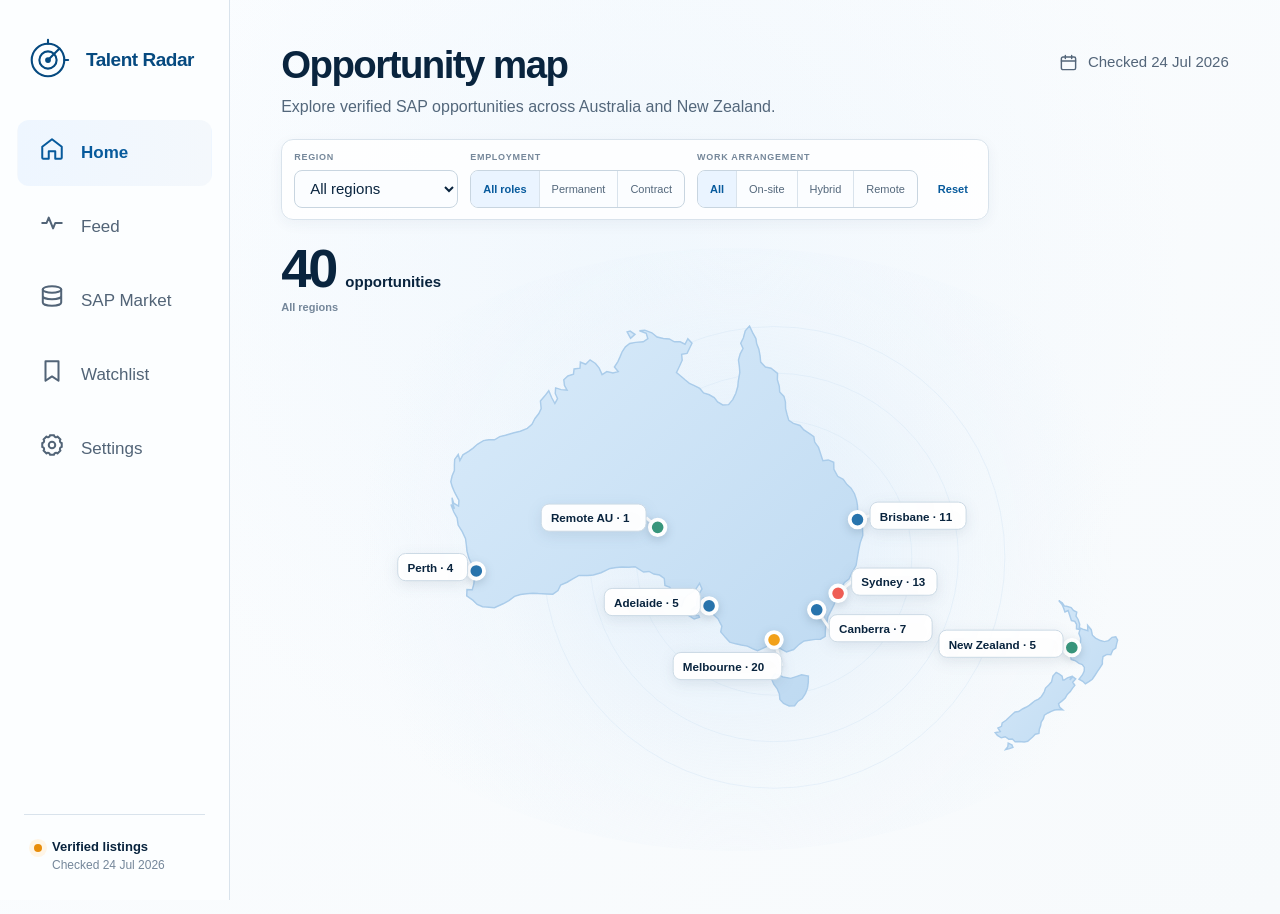
==== dashboard.html @ 5e7943dd "Add mobile PWA and AI application entry flow" ====
<!doctype html>
<html lang="en">
  <head>
    <meta charset="utf-8" />
    <meta name="viewport" content="width=device-width, initial-scale=1" />
    <meta
      name="description"
      content="Talent Radar — a light, focused view of SAP talent opportunities across Australia and New Zealand."
    />
    <meta name="theme-color" content="#f7fafc" />
    <meta name="mobile-web-app-capable" content="yes" />
    <meta name="apple-mobile-web-app-capable" content="yes" />
    <meta name="apple-mobile-web-app-status-bar-style" content="default" />
    <meta name="apple-mobile-web-app-title" content="Talent Radar" />
    <title>Talent Radar</title>
    <link rel="manifest" href="manifest.webmanifest" />
    <link rel="icon" href="public/talent-radar-icon.svg" type="image/svg+xml" />
    <link rel="apple-touch-icon" href="public/talent-radar-icon-180.png" />
    <link rel="stylesheet" href="styles/dashboard.css?v=20260724n" />
  </head>
  <body>
    <header class="mobile-topbar" aria-label="Talent Radar mobile header">
      <a class="mobile-brand" href="#overview" aria-label="Talent Radar home">
        <span class="brand-mark" aria-hidden="true">
          <svg viewBox="0 0 48 48">
            <circle cx="24" cy="24" r="17"></circle>
            <circle cx="24" cy="24" r="9"></circle>
            <path d="M24 24 36 12M24 7V3M41 24h4"></path>
            <circle class="brand-dot" cx="24" cy="24" r="3"></circle>
          </svg>
        </span>
        <span>Talent Radar</span>
      </a>
      <a class="mobile-profile" href="#settings" aria-label="Open Mahendra profile">M</a>
    </header>

    <div class="app-shell">
      <aside class="sidebar" id="sidebar" aria-label="Primary navigation">
        <a class="brand" href="#overview" aria-label="Talent Radar home">
          <span class="brand-mark" aria-hidden="true">
            <svg viewBox="0 0 48 48">
              <circle cx="24" cy="24" r="17"></circle>
              <circle cx="24" cy="24" r="9"></circle>
              <path d="M24 24 36 12M24 7V3M41 24h4"></path>
              <circle class="brand-dot" cx="24" cy="24" r="3"></circle>
            </svg>
          </span>
          <span>Talent Radar</span>
        </a>

        <nav class="nav-list">
          <a class="nav-item" href="#overview" data-route-link="overview">
            <span data-icon="home"></span><span>Home</span>
          </a>
          <a class="nav-item" href="#opportunities" data-route-link="opportunities">
            <span data-icon="pulse"></span><span>Feed</span>
          </a>
          <a class="nav-item" href="#sap-landscape" data-route-link="sap-landscape">
            <span data-icon="database"></span><span>SAP Market</span>
          </a>
          <a class="nav-item" href="#watchlist" data-route-link="watchlist">
            <span data-icon="bookmark"></span><span>Watchlist</span>
            <span class="nav-count" id="watchlist-count" aria-label="Saved jobs">0</span>
          </a>
          <a class="nav-item" href="#settings" data-route-link="settings">
            <span data-icon="settings"></span><span>Settings</span>
          </a>
        </nav>

        <div class="sidebar-note">
          <span class="sidebar-note-dot" aria-hidden="true"></span>
          <div>
            <strong>Verified listings</strong>
            <span>Checked 24 Jul 2026</span>
          </div>
        </div>
      </aside>

      <button class="mobile-menu" id="mobile-menu" type="button" aria-label="Open navigation" aria-expanded="false">
        <span></span><span></span><span></span>
      </button>
      <button class="sidebar-scrim" id="sidebar-scrim" type="button" aria-label="Close navigation"></button>

      <main class="main-content" id="main-content" tabindex="-1">
        <div class="route-loading" aria-live="polite">Loading Talent Radar…</div>
      </main>
    </div>

    <nav class="mobile-bottom-nav" aria-label="Mobile navigation">
      <a href="#overview" data-route-link="overview"><span data-icon="home"></span><span>Home</span></a>
      <a href="#opportunities" data-route-link="opportunities"><span data-icon="pulse"></span><span>Feed</span></a>
      <a href="#sap-landscape" data-route-link="sap-landscape"><span data-icon="database"></span><span>SAP</span></a>
      <a href="#watchlist" data-route-link="watchlist"><span data-icon="bookmark"></span><span>Saved</span></a>
      <a href="#settings" data-route-link="settings"><span data-icon="user"></span><span>Profile</span></a>
    </nav>

    <div class="toast-region" aria-live="polite" aria-atomic="false"></div>

    <dialog class="ai-apply-dialog" id="ai-apply-dialog" aria-labelledby="ai-apply-title">
      <form method="dialog" class="ai-apply-sheet">
        <div class="ai-apply-handle" aria-hidden="true"></div>
        <div class="ai-apply-heading">
          <span class="ai-apply-icon" data-icon="radar"></span>
          <div>
            <p>Application assistant</p>
            <h2 id="ai-apply-title">Apply with AI</h2>
          </div>
          <button class="ai-dialog-close" type="submit" aria-label="Close application assistant">
            <span data-icon="x"></span>
          </button>
        </div>
        <div class="ai-apply-job" id="ai-apply-job"></div>
        <ol class="ai-apply-steps">
          <li><span>1</span><div><strong>Confirm the role is live</strong><small>Recheck the verified application page.</small></div></li>
          <li><span>2</span><div><strong>Prepare the application</strong><small>Use Mahendra’s approved résumé and generate the cover letter.</small></div></li>
          <li><span>3</span><div><strong>Submit where permitted</strong><small>Pause only for CAPTCHA or MFA.</small></div></li>
        </ol>
        <p class="ai-apply-readiness">
          The mobile entry point is ready. Automatic submission will activate when Mahendra’s secure profile vault and agent backend are connected.
        </p>
        <div class="ai-apply-actions">
          <a class="primary-action" id="ai-apply-source" href="#" target="_blank" rel="noopener noreferrer">
            Continue to application <span data-icon="external"></span>
          </a>
          <button class="secondary-action" type="submit">Close</button>
        </div>
      </form>
    </dialog>

    <script src="scripts/shared.js?v=20260724n"></script>
    <script src="scripts/live-jobs.js?v=20260724n"></script>
    <script src="scripts/data.js?v=20260724n"></script>
    <script src="scripts/pwa.js?v=20260724n"></script>
    <script src="scripts/dashboard.js?v=20260724n"></script>
  </body>
</html>
---- styles/dashboard.css ----
:root {
  --ink: #09243e;
  --ink-soft: #53677b;
  --muted: #75879a;
  --line: #d9e3ec;
  --line-strong: #c8d5e0;
  --canvas: #f7fafc;
  --surface: #ffffff;
  --surface-blue: #f3f8fd;
  --blue: #075a9c;
  --blue-deep: #064a80;
  --blue-pale: #eaf4ff;
  --teal: #21856e;
  --teal-pale: #e7f5f0;
  --orange: #e88d0b;
  --orange-pale: #fff5e6;
  --coral: #ed5c55;
  --coral-pale: #fff0ee;
  --shadow-sm: 0 8px 22px rgba(29, 59, 86, 0.06);
  --shadow-md: 0 18px 44px rgba(29, 59, 86, 0.1);
  --sidebar: 268px;
  --radius-sm: 10px;
  --radius: 15px;
  --radius-lg: 22px;
}

* {
  box-sizing: border-box;
}

html {
  min-width: 320px;
  background: var(--canvas);
  color: var(--ink);
  font-family:
    Inter, Aptos, "Segoe UI", Arial, sans-serif;
  scroll-behavior: smooth;
}

body {
  margin: 0;
  min-height: 100vh;
  background:
    radial-gradient(circle at 50% 30%, rgba(222, 238, 252, 0.32), transparent 34rem),
    linear-gradient(135deg, #fbfdff 0%, #f7fafc 100%);
  font-size: 15px;
  line-height: 1.5;
}

button,
input,
select {
  font: inherit;
}

button,
a {
  -webkit-tap-highlight-color: transparent;
}

a {
  color: inherit;
}

button {
  color: inherit;
}

.sr-only {
  position: absolute;
  width: 1px;
  height: 1px;
  padding: 0;
  margin: -1px;
  overflow: hidden;
  clip: rect(0, 0, 0, 0);
  white-space: nowrap;
  border: 0;
}

.icon {
  width: 1.25rem;
  height: 1.25rem;
  fill: none;
  stroke: currentColor;
  stroke-width: 1.8;
  stroke-linecap: round;
  stroke-linejoin: round;
}

.app-shell {
  min-height: 100vh;
}

.sidebar {
  position: fixed;
  inset: 0 auto 0 0;
  z-index: 30;
  display: flex;
  width: var(--sidebar);
  flex-direction: column;
  border-right: 1px solid var(--line);
  background: rgba(252, 254, 255, 0.94);
  backdrop-filter: blur(18px);
}

.brand {
  display: flex;
  align-items: center;
  gap: 14px;
  height: 120px;
  padding: 0 38px;
  color: var(--blue-deep);
  font-size: 22px;
  font-weight: 720;
  letter-spacing: -0.025em;
  text-decoration: none;
}

.brand-mark {
  display: grid;
  width: 48px;
  height: 48px;
  flex: 0 0 auto;
  place-items: center;
}

.brand-mark svg {
  width: 46px;
  height: 46px;
  fill: none;
  stroke: currentColor;
  stroke-width: 2.2;
  stroke-linecap: round;
  stroke-linejoin: round;
}

.brand-mark .brand-dot {
  fill: currentColor;
  stroke: none;
}

.nav-list {
  display: grid;
  gap: 8px;
  padding: 0 17px;
}

.nav-item {
  position: relative;
  display: flex;
  min-height: 66px;
  align-items: center;
  gap: 22px;
  border: 1px solid transparent;
  border-radius: 12px;
  padding: 0 28px;
  color: #526477;
  font-size: 17px;
  text-decoration: none;
  transition:
    background-color 150ms ease,
    color 150ms ease,
    transform 150ms ease;
}

.nav-item .icon {
  width: 26px;
  height: 26px;
  stroke-width: 1.85;
}

.nav-item:hover {
  color: var(--blue);
  transform: translateX(2px);
}

.nav-item.active {
  background: linear-gradient(90deg, #eef6ff 0%, #f4f8fc 100%);
  color: var(--blue);
  font-weight: 650;
}

.nav-count {
  display: grid;
  min-width: 24px;
  height: 24px;
  margin-left: auto;
  place-items: center;
  border-radius: 999px;
  background: var(--blue-pale);
  color: var(--blue);
  font-size: 12px;
  font-weight: 750;
}

.nav-count:empty,
.nav-count[data-count="0"] {
  display: none;
}

.sidebar-note {
  display: flex;
  align-items: flex-start;
  gap: 10px;
  margin: auto 24px 26px;
  border-top: 1px solid var(--line);
  padding: 22px 10px 0;
}

.sidebar-note-dot {
  width: 8px;
  height: 8px;
  margin-top: 7px;
  border-radius: 50%;
  background: var(--orange);
  box-shadow: 0 0 0 5px var(--orange-pale);
}

.sidebar-note div {
  display: grid;
}

.sidebar-note strong {
  color: var(--ink);
  font-size: 13px;
}

.sidebar-note span {
  color: var(--muted);
  font-size: 12px;
}

.main-content {
  min-height: 100vh;
  margin-left: var(--sidebar);
  outline: none;
}

body.feed-route {
  --sidebar: 96px;
}

body.feed-route .brand {
  height: 96px;
  justify-content: center;
  padding: 0;
}

body.feed-route .brand > span:last-child,
body.feed-route .sidebar-note div {
  display: none;
}

body.feed-route .brand-mark,
body.feed-route .brand-mark svg {
  width: 42px;
  height: 42px;
}

body.feed-route .nav-list {
  gap: 7px;
  padding: 0 10px;
}

body.feed-route .nav-item {
  min-height: 66px;
  flex-direction: column;
  justify-content: center;
  gap: 5px;
  padding: 7px 3px;
  font-size: 10px;
  line-height: 1.1;
  text-align: center;
}

body.feed-route .nav-item .icon {
  width: 22px;
  height: 22px;
}

body.feed-route .nav-item:hover {
  transform: translateY(-1px);
}

body.feed-route .nav-count {
  position: absolute;
  top: 7px;
  right: 7px;
  min-width: 18px;
  height: 18px;
  font-size: 9px;
}

body.feed-route .sidebar-note {
  justify-content: center;
  margin: auto 12px 22px;
  padding: 20px 0 0;
}

.page {
  min-height: 100vh;
  padding: 44px clamp(34px, 4vw, 76px) 58px;
  animation: page-in 250ms ease both;
}

@keyframes page-in {
  from {
    opacity: 0;
    transform: translateY(4px);
  }
  to {
    opacity: 1;
    transform: translateY(0);
  }
}

.route-loading {
  display: grid;
  min-height: 70vh;
  place-items: center;
  color: var(--muted);
}

.page-header {
  display: flex;
  align-items: flex-start;
  justify-content: space-between;
  gap: 28px;
  margin-bottom: 30px;
}

.page-eyebrow {
  margin: 0 0 7px;
  color: var(--blue);
  font-size: 12px;
  font-weight: 750;
  letter-spacing: 0.1em;
  text-transform: uppercase;
}

.page-title {
  margin: 0;
  color: var(--ink);
  font-size: clamp(31px, 3vw, 42px);
  font-weight: 735;
  letter-spacing: -0.04em;
  line-height: 1.08;
}

.page-subtitle {
  max-width: 720px;
  margin: 10px 0 0;
  color: var(--ink-soft);
  font-size: 16px;
}

.snapshot {
  display: inline-flex;
  flex: 0 0 auto;
  align-items: center;
  gap: 10px;
  margin-top: 7px;
  color: #536579;
  white-space: nowrap;
}

.snapshot .icon {
  width: 19px;
  height: 19px;
}

.archive-note {
  display: flex;
  align-items: flex-start;
  gap: 10px;
  border: 1px solid #efdcae;
  border-radius: var(--radius-sm);
  background: #fffbf1;
  padding: 12px 15px;
  color: #715721;
  font-size: 13px;
}

.archive-note .icon {
  width: 17px;
  height: 17px;
  flex: 0 0 auto;
  margin-top: 1px;
}

.archive-note strong {
  color: #59430f;
}

.section-label {
  margin: 0;
  color: var(--ink);
  font-size: 18px;
  font-weight: 700;
  letter-spacing: -0.02em;
}

.section-kicker {
  margin: 4px 0 0;
  color: var(--muted);
  font-size: 13px;
}

.text-link,
.button-link {
  display: inline-flex;
  align-items: center;
  gap: 9px;
  border: 0;
  background: transparent;
  color: var(--blue);
  cursor: pointer;
  font-weight: 680;
  text-decoration: none;
}

.text-link:hover,
.button-link:hover {
  color: var(--blue-deep);
}

.text-link .icon,
.button-link .icon {
  width: 17px;
  height: 17px;
  transition: transform 150ms ease;
}

.text-link:hover .icon,
.button-link:hover .icon {
  transform: translateX(3px);
}

/* Home */
.home-page {
  display: flex;
  flex-direction: column;
}

.home-page .page-header {
  margin-bottom: 20px;
}

.region-tabs {
  display: grid;
  width: min(414px, 100%);
  grid-template-columns: repeat(4, 1fr);
  overflow: hidden;
  border: 1px solid var(--line-strong);
  border-radius: 9px;
  background: rgba(255, 255, 255, 0.72);
  box-shadow: 0 2px 7px rgba(42, 67, 91, 0.07);
}

.region-tab {
  position: relative;
  min-height: 38px;
  border: 0;
  border-right: 1px solid var(--line);
  background: transparent;
  color: var(--ink-soft);
  cursor: pointer;
  font-size: 13px;
}

.region-tab:last-child {
  border-right: 0;
}

.region-tab.active {
  color: var(--blue);
  font-weight: 680;
}

.region-tab.active::after {
  position: absolute;
  right: 12px;
  bottom: 0;
  left: 12px;
  height: 2px;
  border-radius: 2px;
  background: var(--blue);
  content: "";
}

.map-filter-bar {
  display: flex;
  align-items: end;
  gap: 12px;
  width: fit-content;
  max-width: 100%;
  border: 1px solid var(--line);
  border-radius: 12px;
  background: rgba(255, 255, 255, 0.82);
  padding: 11px 12px;
  box-shadow: 0 4px 14px rgba(42, 67, 91, 0.05);
}

.map-region-select,
.map-filter-group {
  display: grid;
  gap: 5px;
}

.map-region-select > span,
.map-filter-group > span {
  color: var(--muted);
  font-size: 9px;
  font-weight: 760;
  letter-spacing: 0.08em;
  text-transform: uppercase;
}

.map-region-select select {
  min-width: 164px;
  height: 38px;
  border: 1px solid var(--line-strong);
  border-radius: 8px;
  background: #fbfdff;
  padding: 0 34px 0 11px;
  color: var(--ink);
  cursor: pointer;
  outline: none;
}

.map-region-select select:focus {
  border-color: #84b9e6;
  box-shadow: 0 0 0 3px rgba(66, 143, 204, 0.11);
}

.map-filter-group > div {
  display: flex;
  overflow: hidden;
  border: 1px solid var(--line-strong);
  border-radius: 8px;
  background: #fbfdff;
}

.map-filter-group button {
  min-height: 36px;
  border: 0;
  border-right: 1px solid var(--line);
  background: transparent;
  padding: 0 12px;
  color: var(--ink-soft);
  cursor: pointer;
  font-size: 11px;
  white-space: nowrap;
}

.map-filter-group button:last-child {
  border-right: 0;
}

.map-filter-group button.active {
  background: var(--blue-pale);
  color: var(--blue);
  font-weight: 700;
}

.map-filter-group.work-mode button[data-home-mode="remote"].active {
  background: var(--teal-pale);
  color: #176d59;
}

.map-filter-reset {
  height: 38px;
  border: 0;
  background: transparent;
  padding: 0 8px;
  color: var(--blue);
  cursor: pointer;
  font-size: 11px;
  font-weight: 680;
}

.explorer-grid {
  display: grid;
  flex: 1;
  grid-template-columns: 1fr;
  gap: 0;
  min-height: 620px;
  margin-top: 16px;
}

.map-panel {
  position: relative;
  min-height: 620px;
  overflow: hidden;
}

.opportunity-count {
  position: absolute;
  z-index: 3;
  top: 5px;
  left: 0;
  display: grid;
  gap: 4px;
  border: 0;
  background: transparent;
  padding: 0;
  text-align: left;
  cursor: pointer;
}

.opportunity-count:hover strong,
.opportunity-count:focus-visible strong {
  color: var(--blue);
}

.opportunity-count > div {
  display: flex;
  align-items: baseline;
  gap: 10px;
}

.opportunity-count strong {
  font-size: 54px;
  font-weight: 720;
  letter-spacing: -0.055em;
  line-height: 1;
}

.opportunity-count span {
  color: var(--ink);
  font-size: 15px;
  font-weight: 650;
}

.opportunity-count small {
  color: var(--muted);
  font-size: 11px;
  font-weight: 620;
}

.map-glow {
  position: absolute;
  inset: 12px 5% 5px 1%;
  border-radius: 50%;
  background:
    radial-gradient(circle at 50% 50%, rgba(212, 231, 248, 0.54), rgba(231, 242, 252, 0.24) 45%, transparent 70%);
}

.region-map {
  position: absolute;
  inset: 36px 0 5px 8%;
  width: 87%;
  height: 88%;
  overflow: visible;
}

.mobile-map-labels {
  display: none;
}

.map-land {
  fill: url("#map-gradient");
  stroke: #aaccea;
  stroke-width: 1.5;
  transition:
    fill 180ms ease,
    opacity 180ms ease;
}

.region-map.dim .map-land,
.region-map.region-selected .map-land {
  opacity: 0.8;
}

.map-ring {
  fill: none;
  stroke: #d8e8f5;
  stroke-width: 1;
  opacity: 0.52;
}

.map-marker {
  cursor: pointer;
  opacity: 1;
  transition: opacity 180ms ease;
}

.map-marker.muted {
  opacity: 0.18;
}

.map-marker.muted:hover,
.map-marker.muted:focus {
  opacity: 0.72;
}

.map-marker circle {
  stroke: #fff;
  stroke-width: 4;
  filter: drop-shadow(0 3px 5px rgba(28, 60, 84, 0.2));
  transition: r 150ms ease;
}

.map-marker:hover circle,
.map-marker.active circle {
  r: 10;
}

.map-marker.active circle {
  stroke-width: 6;
  filter: drop-shadow(0 0 9px rgba(7, 90, 156, 0.35));
}

.map-marker.active .map-marker-label rect {
  fill: #f4f9fe;
  stroke: #75adde;
  stroke-width: 1.5;
}

.map-marker line {
  stroke: #fff;
  stroke-width: 3;
  filter: drop-shadow(0 2px 3px rgba(28, 60, 84, 0.18));
}

.map-marker-label rect {
  fill: rgba(255, 255, 255, 0.95);
  stroke: #cbd9e5;
  stroke-width: 1;
  filter: drop-shadow(0 4px 7px rgba(28, 60, 84, 0.1));
}

.map-marker-label text {
  fill: var(--ink);
  font-family: inherit;
  font-size: 12px;
  font-weight: 600;
}

.spotlight-panel {
  padding-top: 2px;
}

.spotlight-list {
  display: grid;
  gap: 14px;
  margin-top: 21px;
}

.spotlight-item {
  overflow: hidden;
  border: 1px solid var(--line);
  border-radius: var(--radius);
  background: rgba(255, 255, 255, 0.72);
  transition:
    border-color 150ms ease,
    box-shadow 150ms ease;
}

.spotlight-item.active {
  border-color: #c9d9e6;
  background: var(--surface);
  box-shadow: var(--shadow-sm);
}

.spotlight-trigger {
  display: grid;
  width: 100%;
  grid-template-columns: 42px 1fr 20px;
  align-items: center;
  gap: 11px;
  border: 0;
  background: transparent;
  padding: 13px 17px;
  text-align: left;
  cursor: pointer;
}

.spotlight-icon,
.signal-icon,
.stream-icon {
  display: grid;
  width: 38px;
  height: 38px;
  flex: 0 0 auto;
  place-items: center;
  border-radius: 50%;
}

.spotlight-icon .icon,
.signal-icon .icon,
.stream-icon .icon {
  width: 20px;
  height: 20px;
}

.tone-coral {
  background: linear-gradient(145deg, #fa7770, #ec4c45);
  color: white;
}

.tone-orange {
  background: linear-gradient(145deg, #ffb52d, #ed8c05);
  color: white;
}

.tone-teal {
  background: linear-gradient(145deg, #63b69e, #258b70);
  color: white;
}

.tone-blue {
  background: var(--blue-pale);
  color: var(--blue);
}

.spotlight-trigger strong {
  display: block;
  color: var(--ink);
  font-size: 15px;
}

.spotlight-trigger small {
  display: block;
  margin-top: 2px;
  color: var(--ink-soft);
  font-size: 12px;
}

.spotlight-trigger > .icon {
  width: 17px;
  height: 17px;
  transition: transform 180ms ease;
}

.spotlight-item.active .spotlight-trigger > .icon {
  transform: rotate(180deg);
}

.spotlight-detail {
  display: none;
  border-top: 1px solid var(--line);
  padding: 17px 31px 21px;
}

.spotlight-item.active .spotlight-detail {
  display: block;
}

.spotlight-detail h3 {
  margin: 0 0 9px;
  font-size: 16px;
  line-height: 1.3;
}

.rate-chip {
  display: inline-flex;
  border: 1px solid #cfe0f4;
  border-radius: 7px;
  background: var(--blue-pale);
  padding: 5px 9px;
  color: var(--blue);
  font-size: 13px;
  font-weight: 650;
}

.spotlight-detail p {
  margin: 13px 0 0;
  color: var(--ink-soft);
  font-size: 13px;
  line-height: 1.6;
}

.home-footer {
  display: grid;
  grid-template-columns: 254px 254px minmax(0, 1fr) auto;
  align-items: center;
  gap: 24px 0;
  border-top: 1px solid var(--line);
  padding-top: 25px;
}

.metric-mini {
  display: grid;
  min-height: 72px;
  grid-template-columns: 52px minmax(0, 1fr);
  align-items: center;
  column-gap: 16px;
  padding: 0 24px;
}

.metric-mini:first-child {
  padding-left: 0;
}

.metric-mini + .metric-mini {
  border-left: 1px solid var(--line);
}

.metric-mini > div {
  display: grid;
  min-width: 0;
  align-content: center;
}

.signal-icon {
  width: 52px;
  height: 52px;
  background: var(--teal-pale);
  color: var(--teal);
}

.metric-mini:nth-child(2) .signal-icon {
  background: var(--blue-pale);
  color: var(--blue);
}

.signal-icon .icon {
  width: 25px;
  height: 25px;
}

.metric-mini strong {
  display: block;
  font-size: 29px;
  line-height: 1;
}

.metric-mini > div > span {
  display: block;
  margin-top: 4px;
  font-size: 13px;
  font-weight: 650;
}

.metric-mini small {
  display: block;
  margin-top: 3px;
  color: var(--muted);
  font-size: 11px;
}

.category-chips {
  display: flex;
  flex-wrap: wrap;
  gap: 12px;
  border-left: 1px solid var(--line);
  padding-left: 24px;
}

.category-chip {
  display: inline-flex;
  align-items: center;
  gap: 8px;
  min-height: 48px;
  border: 1px solid;
  border-radius: 9px;
  background: var(--surface);
  padding: 0 16px;
  font-size: 13px;
  font-weight: 650;
}

.category-chip .icon {
  width: 21px;
  height: 21px;
}

.category-chip.technical {
  border-color: #9cc6eb;
  color: var(--blue);
}

.category-chip.functional {
  border-color: #9fd1c3;
  color: var(--teal);
}

.category-chip.leadership {
  border-color: #f2bf76;
  color: #9b5a00;
}

.home-feed-link {
  justify-self: end;
  font-size: 15px;
}

.employment-drilldowns {
  display: grid;
  grid-template-columns: minmax(220px, 0.62fr) minmax(520px, 1.38fr);
  gap: 24px;
  align-items: center;
  margin-top: 20px;
  border: 1px solid var(--line);
  border-radius: var(--radius-lg);
  background: linear-gradient(120deg, rgba(241, 247, 252, 0.94), rgba(255, 255, 255, 0.9));
  padding: 22px;
  box-shadow: 0 10px 28px rgba(32, 65, 91, 0.04);
}

.employment-drilldown-copy,
.employment-option-grid {
  min-width: 0;
}

.employment-drilldown-copy h2 {
  margin: 0;
  font-size: 18px;
}

.employment-drilldown-copy > p:not(.panel-kicker) {
  margin: 7px 0 0;
  color: var(--muted);
  font-size: 11px;
  line-height: 1.5;
}

.employment-option-grid {
  display: grid;
  grid-template-columns: repeat(2, minmax(0, 1fr));
  gap: 12px;
}

.employment-option {
  display: grid;
  min-width: 0;
  grid-template-columns: 42px minmax(0, 1fr) 20px;
  gap: 12px;
  align-items: center;
  border: 1px solid var(--line-strong);
  border-radius: 12px;
  background: rgba(255, 255, 255, 0.88);
  padding: 15px;
  color: var(--ink);
  cursor: pointer;
  text-align: left;
  transition: border-color 150ms ease, box-shadow 150ms ease, transform 150ms ease;
}

.employment-option:hover,
.employment-option:focus-visible {
  border-color: #94bfe5;
  box-shadow: 0 9px 22px rgba(32, 65, 91, 0.09);
  outline: 0;
  transform: translateY(-1px);
}

.employment-option.contract:hover,
.employment-option.contract:focus-visible {
  border-color: #e6b96c;
}

.employment-option-icon {
  display: grid;
  width: 42px;
  height: 42px;
  place-items: center;
  border-radius: 11px;
  background: var(--blue-pale);
  color: var(--blue);
}

.employment-option.contract .employment-option-icon {
  background: var(--orange-pale);
  color: #a65f00;
}

.employment-option-icon .icon {
  width: 19px;
  height: 19px;
}

.employment-option small,
.employment-option strong,
.employment-option em {
  display: block;
}

.employment-option small {
  color: var(--muted);
  font-size: 9px;
  font-weight: 690;
  letter-spacing: 0.04em;
  text-transform: uppercase;
}

.employment-option strong {
  margin-top: 3px;
  font-size: 13px;
}

.employment-option em {
  margin-top: 3px;
  color: var(--blue);
  font-size: 10px;
  font-style: normal;
  font-weight: 650;
}

.employment-option.contract em {
  color: #9b5a00;
}

.employment-option > .icon {
  width: 17px;
  height: 17px;
  color: var(--blue);
  transition: transform 150ms ease;
}

.employment-option.contract > .icon {
  color: #a65f00;
}

.employment-option:hover > .icon {
  transform: translateX(3px);
}

/* Feed */
.feed-page {
  padding-right: clamp(28px, 3.5vw, 62px);
  padding-left: clamp(28px, 3.5vw, 62px);
}

.feed-toolbar {
  position: relative;
  z-index: 11;
  margin-bottom: 20px;
  border: 1px solid var(--line);
  border-radius: var(--radius);
  background: rgba(255, 255, 255, 0.9);
  padding: 14px;
  box-shadow: var(--shadow-sm);
  backdrop-filter: blur(16px);
}

.feed-toolbar .feed-control-top {
  grid-template-columns: minmax(300px, 1fr) minmax(150px, 190px) minmax(170px, 220px) auto;
}

.feed-toolbar .filter-select {
  height: 46px;
}

.toolbar-clear {
  padding: 0 8px;
  white-space: nowrap;
}

.feed-layout {
  display: grid;
  grid-template-columns: 250px minmax(0, 1fr);
  align-items: start;
  gap: 24px;
}

.feed-filter-panel {
  position: sticky;
  top: 12px;
  max-height: calc(100vh - 24px);
  overflow: auto;
  border: 1px solid var(--line);
  border-radius: var(--radius);
  background: rgba(255, 255, 255, 0.9);
  box-shadow: var(--shadow-sm);
  scrollbar-color: #c9d8e4 transparent;
  scrollbar-width: thin;
}

.filter-panel-heading {
  position: sticky;
  z-index: 2;
  top: 0;
  display: flex;
  align-items: center;
  justify-content: space-between;
  gap: 12px;
  border-bottom: 1px solid var(--line);
  background: rgba(255, 255, 255, 0.96);
  padding: 17px 16px;
  backdrop-filter: blur(12px);
}

.filter-panel-heading > div {
  display: flex;
  min-width: 0;
  align-items: center;
  gap: 9px;
}

.filter-panel-heading .icon {
  width: 18px;
  height: 18px;
  color: var(--blue);
}

.filter-panel-heading h2 {
  margin: 0;
  font-size: 15px;
  letter-spacing: -0.01em;
}

.filter-panel-heading button {
  border: 0;
  background: transparent;
  color: var(--blue);
  cursor: pointer;
  font-size: 11px;
  font-weight: 680;
}

.filter-rail-group {
  padding: 17px 13px;
}

.filter-rail-group + .filter-rail-group {
  border-top: 1px solid var(--line);
}

.filter-rail-group h3 {
  margin: 0 3px 9px;
  color: var(--muted);
  font-size: 10px;
  font-weight: 760;
  letter-spacing: 0.09em;
  text-transform: uppercase;
}

.filter-rail-options {
  display: grid;
  gap: 4px;
}

.filter-rail-option {
  display: grid;
  min-width: 0;
  min-height: 40px;
  grid-template-columns: 28px minmax(0, 1fr) auto;
  align-items: center;
  gap: 8px;
  border: 1px solid transparent;
  border-radius: 9px;
  background: transparent;
  padding: 5px 8px;
  color: var(--ink-soft);
  cursor: pointer;
  text-align: left;
  transition: background-color 140ms ease, border-color 140ms ease, color 140ms ease;
}

.filter-rail-option:hover {
  border-color: var(--line);
  background: #f8fbfd;
  color: var(--ink);
}

.filter-rail-option.active {
  border-color: #b7d4eb;
  background: var(--blue-pale);
  color: var(--blue);
  font-weight: 680;
}

.filter-rail-option[data-feed-mode="remote"].active {
  border-color: #99cebe;
  background: var(--teal-pale);
  color: #176d59;
}

.filter-rail-option-icon {
  display: grid;
  width: 28px;
  height: 28px;
  place-items: center;
  border-radius: 8px;
  background: #f1f5f8;
  color: #587085;
}

.filter-rail-option.active .filter-rail-option-icon {
  background: rgba(255, 255, 255, 0.78);
  color: currentColor;
}

.filter-rail-option-icon .icon {
  width: 15px;
  height: 15px;
}

.filter-rail-option > span:nth-child(2) {
  overflow: hidden;
  font-size: 12px;
  text-overflow: ellipsis;
  white-space: nowrap;
}

.filter-rail-option strong {
  color: var(--muted);
  font-size: 10px;
  font-weight: 720;
}

.filter-rail-option.active strong {
  color: currentColor;
}

.module-filter-group {
  padding-bottom: 14px;
}

.feed-results-column {
  min-width: 0;
}

.feed-controls {
  position: sticky;
  z-index: 10;
  top: 12px;
  display: grid;
  gap: 13px;
  margin-bottom: 22px;
  border: 1px solid var(--line);
  border-radius: var(--radius);
  background: rgba(255, 255, 255, 0.92);
  padding: 16px;
  box-shadow: var(--shadow-sm);
  backdrop-filter: blur(16px);
}

.feed-control-top {
  display: grid;
  grid-template-columns: minmax(280px, 1fr) auto;
  gap: 12px;
}

.search-field {
  position: relative;
}

.search-field .icon {
  position: absolute;
  top: 50%;
  left: 14px;
  width: 18px;
  height: 18px;
  color: var(--muted);
  transform: translateY(-50%);
}

.search-field input {
  width: 100%;
  height: 46px;
  border: 1px solid var(--line-strong);
  border-radius: 9px;
  background: #fbfdff;
  padding: 0 14px 0 43px;
  color: var(--ink);
  outline: none;
}

.search-field input:focus,
.filter-select:focus {
  border-color: #84b9e6;
  box-shadow: 0 0 0 3px rgba(66, 143, 204, 0.11);
}

.remote-shortcut {
  display: inline-flex;
  align-items: center;
  gap: 9px;
  height: 46px;
  border: 1px solid #92cfbd;
  border-radius: 9px;
  background: var(--teal-pale);
  padding: 0 17px;
  color: #176d59;
  cursor: pointer;
  font-weight: 680;
}

.remote-shortcut:hover,
.remote-shortcut.active {
  border-color: var(--teal);
  background: #dff2eb;
}

.remote-shortcut .icon {
  width: 18px;
  height: 18px;
}

.feed-filter-row {
  display: flex;
  flex-wrap: wrap;
  align-items: center;
  gap: 9px;
}

.filter-select {
  height: 40px;
  border: 1px solid var(--line-strong);
  border-radius: 8px;
  background: #fbfdff;
  padding: 0 34px 0 11px;
  color: var(--ink-soft);
  cursor: pointer;
  outline: none;
}

.workmode-chips,
.segment-control {
  display: flex;
  flex-wrap: wrap;
  gap: 7px;
}

.workmode-chip,
.segment-button {
  min-height: 38px;
  border: 1px solid var(--line-strong);
  border-radius: 8px;
  background: #fbfdff;
  padding: 0 12px;
  color: var(--ink-soft);
  cursor: pointer;
  font-size: 13px;
}

.workmode-chip.active,
.segment-button.active {
  border-color: #94bfe5;
  background: var(--blue-pale);
  color: var(--blue);
  font-weight: 680;
}

.workmode-chip[data-value="remote"].active {
  border-color: #86c8b4;
  background: var(--teal-pale);
  color: #176d59;
}

.feed-summary {
  display: flex;
  align-items: center;
  justify-content: space-between;
  gap: 16px;
  margin: 18px 0 13px;
}

.feed-summary strong {
  font-size: 16px;
}

.feed-summary span {
  color: var(--muted);
  font-size: 13px;
}

.clear-filters {
  border: 0;
  background: transparent;
  color: var(--blue);
  cursor: pointer;
  font-size: 13px;
  font-weight: 650;
}

.job-list {
  display: grid;
  gap: 12px;
}

.job-card {
  position: relative;
  display: grid;
  grid-template-columns: minmax(0, 1fr) 192px;
  gap: 22px;
  overflow: hidden;
  border: 1px solid var(--line);
  border-radius: var(--radius);
  background: rgba(255, 255, 255, 0.86);
  padding: 20px 22px;
  transition:
    border-color 150ms ease,
    box-shadow 150ms ease,
    transform 150ms ease;
}

.job-card:hover {
  border-color: #bdd0df;
  box-shadow: var(--shadow-sm);
  transform: translateY(-1px);
}

.job-card.remote {
  border-color: #98cdbd;
  background: linear-gradient(90deg, #f4fbf8 0%, #fff 22%);
}

.job-card.remote::before {
  position: absolute;
  inset: 0 auto 0 0;
  width: 4px;
  background: var(--teal);
  content: "";
}

.job-meta-row {
  display: flex;
  flex-wrap: wrap;
  align-items: center;
  gap: 8px;
  margin-bottom: 9px;
}

.job-index {
  color: var(--muted);
  font-size: 11px;
  font-weight: 750;
  letter-spacing: 0.08em;
  text-transform: uppercase;
}

.badge {
  display: inline-flex;
  align-items: center;
  gap: 5px;
  min-height: 25px;
  border: 1px solid var(--line);
  border-radius: 999px;
  background: #f8fafc;
  padding: 0 8px;
  color: var(--ink-soft);
  font-size: 11px;
  font-weight: 650;
}

.badge .icon {
  width: 13px;
  height: 13px;
}

.badge.remote {
  border-color: #91cbb9;
  background: var(--teal-pale);
  color: #176d59;
}

.badge.hybrid {
  border-color: #a8c9e5;
  background: var(--blue-pale);
  color: var(--blue);
}

.badge.onsite,
.badge.fifo {
  border-color: #e9c98e;
  background: var(--orange-pale);
  color: #84510a;
}

.badge.employment.permanent {
  border-color: #b8cfe4;
  background: #f0f6fc;
  color: var(--blue);
}

.badge.employment.contract {
  border-color: #e8ca92;
  background: var(--orange-pale);
  color: #84510a;
}

.badge.employment.temporary {
  border-color: #cbbfe5;
  background: #f6f2fb;
  color: #6b4c94;
}

.badge.archive {
  border-color: #eadba9;
  background: #fffbef;
  color: #7a6220;
}

.job-card h2 {
  margin: 0;
  font-size: 18px;
  letter-spacing: -0.02em;
  line-height: 1.28;
}

.job-company {
  margin: 5px 0 0;
  color: var(--ink-soft);
  font-size: 14px;
}

.job-facts {
  display: flex;
  flex-wrap: wrap;
  gap: 7px 18px;
  margin-top: 11px;
  color: var(--muted);
  font-size: 12px;
}

.job-fact {
  display: inline-flex;
  align-items: center;
  gap: 6px;
}

.job-fact .icon {
  width: 14px;
  height: 14px;
}

.job-summary {
  max-width: 790px;
  margin: 12px 0 0;
  color: var(--ink-soft);
  font-size: 13px;
  line-height: 1.55;
}

.job-tags {
  display: flex;
  flex-wrap: wrap;
  gap: 7px;
  margin-top: 13px;
}

.job-tag {
  border-radius: 5px;
  background: #eff5fa;
  padding: 4px 7px;
  color: #466177;
  font-size: 10px;
  font-weight: 650;
}

.job-tag.other {
  background: var(--orange-pale);
  color: #8d5a10;
}

.job-actions {
  display: flex;
  flex-direction: column;
  align-items: stretch;
  justify-content: center;
  gap: 9px;
  border-left: 1px solid var(--line);
  padding-left: 20px;
}

.job-details-toggle {
  display: none;
  width: fit-content;
  margin-top: 14px;
}

.job-rate {
  margin-bottom: 3px;
  color: var(--ink);
  font-size: 14px;
  font-weight: 700;
}

.primary-action,
.secondary-action {
  display: inline-flex;
  min-height: 40px;
  align-items: center;
  justify-content: center;
  gap: 8px;
  border-radius: 8px;
  padding: 0 12px;
  cursor: pointer;
  font-size: 12px;
  font-weight: 680;
  text-decoration: none;
}

button.primary-action,
button.secondary-action {
  font: inherit;
}

.primary-action {
  border: 1px solid var(--blue);
  background: var(--blue);
  color: white;
}

.primary-action:hover {
  background: var(--blue-deep);
}

.secondary-action {
  border: 1px solid var(--line-strong);
  background: white;
  color: var(--ink-soft);
}

.secondary-action:hover,
.secondary-action.saved {
  border-color: #9abfe0;
  background: var(--blue-pale);
  color: var(--blue);
}

.primary-action .icon,
.secondary-action .icon {
  width: 15px;
  height: 15px;
}

.source-caveat {
  margin: 0;
  color: var(--muted);
  font-size: 10px;
  line-height: 1.35;
  text-align: center;
}

.empty-state {
  display: grid;
  min-height: 330px;
  place-items: center;
  border: 1px dashed var(--line-strong);
  border-radius: var(--radius-lg);
  background: rgba(255, 255, 255, 0.55);
  padding: 42px;
  text-align: center;
}

.empty-state .empty-icon {
  display: grid;
  width: 70px;
  height: 70px;
  margin: 0 auto 18px;
  place-items: center;
  border-radius: 50%;
  background: var(--blue-pale);
  color: var(--blue);
}

.empty-state .empty-icon .icon {
  width: 31px;
  height: 31px;
}

.empty-state h2 {
  margin: 0;
  font-size: 21px;
}

.empty-state p {
  max-width: 420px;
  margin: 8px auto 19px;
  color: var(--muted);
}

/* Modules and workstreams */
/* SAP Market */
.sap-market-page {
  padding-right: clamp(28px, 3.2vw, 58px);
  padding-left: clamp(28px, 3.2vw, 58px);
}

.sap-market-page .page-header {
  margin-bottom: 18px;
}

.sap-market-toolbar {
  display: flex;
  align-items: end;
  gap: 12px;
  margin-bottom: 16px;
}

.sap-market-toolbar label {
  display: grid;
  min-width: 190px;
  gap: 5px;
}

.sap-market-toolbar label:first-child {
  min-width: 170px;
}

.sap-market-toolbar label > span {
  color: var(--muted);
  font-size: 9px;
  font-weight: 760;
  letter-spacing: 0.08em;
  text-transform: uppercase;
}

.sap-market-toolbar select {
  height: 38px;
  border: 1px solid var(--line-strong);
  border-radius: 8px;
  background: rgba(255, 255, 255, 0.88);
  padding: 0 34px 0 11px;
  color: var(--ink-soft);
  cursor: pointer;
  outline: none;
}

.sap-market-toolbar select:focus {
  border-color: #84b9e6;
  box-shadow: 0 0 0 3px rgba(66, 143, 204, 0.11);
}

.sap-market-toolbar > button {
  display: inline-flex;
  height: 38px;
  align-items: center;
  gap: 7px;
  border: 0;
  background: transparent;
  padding: 0 8px;
  color: var(--blue);
  cursor: pointer;
  font-size: 12px;
  font-weight: 680;
}

.sap-market-toolbar > button .icon {
  width: 16px;
  height: 16px;
}

.sap-market-metrics {
  display: grid;
  grid-template-columns: repeat(4, minmax(0, 1fr));
  gap: 12px;
  margin-bottom: 16px;
}

.sap-market-metric {
  display: grid;
  min-width: 0;
  min-height: 92px;
  grid-template-columns: 46px minmax(0, 1fr);
  align-items: center;
  gap: 14px;
  border: 1px solid var(--line);
  border-radius: 11px;
  background: rgba(255, 255, 255, 0.86);
  padding: 15px;
  box-shadow: 0 6px 18px rgba(29, 59, 86, 0.035);
}

.sap-market-metric.tone-teal,
.sap-market-metric.tone-orange {
  color: var(--ink);
}

.sap-market-metric > span {
  display: grid;
  width: 46px;
  height: 46px;
  place-items: center;
  border-radius: 50%;
  background: var(--blue-pale);
  color: var(--blue);
}

.sap-market-metric.tone-teal > span {
  background: var(--teal-pale);
  color: var(--teal);
}

.sap-market-metric.tone-orange > span {
  background: var(--orange-pale);
  color: var(--orange);
}

.sap-market-metric.tone-purple > span {
  background: #f2effc;
  color: #7154bf;
}

.sap-market-metric > span .icon {
  width: 22px;
  height: 22px;
}

.sap-market-metric div {
  display: grid;
  min-width: 0;
}

.sap-market-metric strong {
  font-size: 26px;
  line-height: 1;
}

.sap-market-metric b {
  margin-top: 4px;
  font-size: 12px;
}

.sap-market-metric small {
  margin-top: 2px;
  overflow: hidden;
  color: var(--muted);
  font-size: 10px;
  text-overflow: ellipsis;
  white-space: nowrap;
}

.sap-market-primary {
  display: grid;
  grid-template-columns: minmax(0, 1.45fr) minmax(320px, 0.9fr);
  gap: 14px;
  margin-bottom: 14px;
}

.sap-market-panel {
  overflow: hidden;
  border: 1px solid var(--line);
  border-radius: 11px;
  background: rgba(255, 255, 255, 0.88);
  box-shadow: 0 6px 18px rgba(29, 59, 86, 0.035);
}

.sap-market-panel-heading {
  display: flex;
  align-items: flex-start;
  justify-content: space-between;
  gap: 16px;
  border-bottom: 1px solid var(--line);
  padding: 14px 16px 12px;
}

.sap-market-panel-heading h2 {
  margin: 0;
  font-size: 15px;
  letter-spacing: -0.015em;
}

.sap-market-panel-heading p {
  margin: 3px 0 0;
  color: var(--muted);
  font-size: 10px;
}

.sap-market-panel-heading > span {
  color: var(--muted);
  font-size: 10px;
  white-space: nowrap;
}

.sap-module-table-head,
.sap-module-table-row {
  display: grid;
  grid-template-columns: 30px minmax(130px, 1fr) 90px minmax(120px, 1fr) 18px;
  align-items: center;
  gap: 8px;
  padding: 0 16px;
}

.sap-module-table-head {
  min-height: 31px;
  color: var(--muted);
  font-size: 9px;
  font-weight: 720;
}

.sap-module-table-row {
  width: 100%;
  min-height: 40px;
  border: 0;
  border-top: 1px solid #edf2f6;
  background: transparent;
  color: var(--ink);
  cursor: pointer;
  font-size: 11px;
  text-align: left;
}

.sap-module-table-row:hover,
.sap-module-table-row:focus-visible {
  background: #f7fbfe;
  outline: 0;
}

.sap-module-table-row > span:first-child {
  color: var(--muted);
}

.sap-module-table-row > b {
  font-size: 12px;
}

.sap-module-table-row > i {
  height: 6px;
  overflow: hidden;
  border-radius: 999px;
  background: #edf2f6;
}

.sap-module-table-row > i em {
  display: block;
  height: 100%;
  border-radius: inherit;
  background: var(--blue);
}

.sap-module-table-row > .icon {
  width: 14px;
  height: 14px;
  color: var(--blue);
}

.sap-market-panel-link {
  display: flex;
  width: 100%;
  min-height: 37px;
  align-items: center;
  justify-content: space-between;
  border: 0;
  border-top: 1px solid var(--line);
  background: transparent;
  padding: 0 16px;
  color: var(--blue);
  cursor: pointer;
  font-size: 10px;
  font-weight: 680;
  text-align: left;
}

.sap-market-panel-link .icon {
  width: 14px;
  height: 14px;
}

.workstream-mix-panel {
  display: flex;
  flex-direction: column;
}

.workstream-stack {
  display: flex;
  height: 15px;
  overflow: hidden;
  margin: 18px 16px 12px;
  border-radius: 5px;
  background: #edf2f6;
}

.workstream-stack span.technical,
.workstream-mix-list i.technical {
  background: #176dcc;
}

.workstream-stack span.functional,
.workstream-mix-list i.functional {
  background: #42a482;
}

.workstream-stack span.leadership,
.workstream-mix-list i.leadership {
  background: #ee9b0a;
}

.workstream-stack span.other,
.workstream-mix-list i.other {
  background: #7e65c4;
}

.workstream-mix-list {
  display: grid;
  padding: 0 16px 12px;
}

.workstream-mix-list button {
  display: grid;
  min-height: 41px;
  grid-template-columns: 10px minmax(0, 1fr) 34px 40px 15px;
  align-items: center;
  gap: 9px;
  border: 0;
  border-bottom: 1px solid #edf2f6;
  background: transparent;
  color: var(--ink);
  cursor: pointer;
  font-size: 11px;
  text-align: left;
}

.workstream-mix-list button:hover {
  color: var(--blue);
}

.workstream-mix-list i {
  width: 8px;
  height: 8px;
  border-radius: 50%;
}

.workstream-mix-list strong {
  text-align: right;
}

.workstream-mix-list small {
  color: var(--muted);
  text-align: right;
}

.workstream-mix-list .icon {
  width: 14px;
  height: 14px;
}

.workstream-mix-panel .sap-market-panel-link {
  margin-top: auto;
}

.matrix-panel {
  margin-bottom: 14px;
}

.sap-matrix-wrap {
  overflow-x: auto;
}

.sap-market-matrix {
  width: 100%;
  border-collapse: collapse;
  font-size: 10px;
}

.sap-market-matrix th,
.sap-market-matrix td {
  height: 34px;
  border-bottom: 1px solid #edf2f6;
  padding: 0 12px;
  text-align: center;
}

.sap-market-matrix th:first-child {
  width: 28%;
  text-align: left;
}

.sap-market-matrix thead th {
  color: var(--muted);
  font-size: 9px;
  font-weight: 700;
}

.sap-market-matrix tbody th {
  font-weight: 650;
}

.sap-market-matrix button {
  border: 0;
  border-radius: 5px;
  background: transparent;
  color: var(--ink);
  cursor: pointer;
  font: inherit;
}

.sap-market-matrix button:hover,
.sap-market-matrix button:focus-visible {
  background: var(--blue-pale);
  color: var(--blue);
  outline: 0;
}

.sap-market-matrix td button {
  min-width: 28px;
  min-height: 25px;
  font-weight: 720;
}

.sap-market-matrix td span {
  color: #a7b4c0;
}

.sap-market-signals {
  display: grid;
  grid-template-columns: repeat(4, minmax(0, 1fr));
  overflow: hidden;
  border: 1px solid var(--line);
  border-radius: 11px;
  background: rgba(255, 255, 255, 0.88);
}

.sap-market-signals article {
  min-width: 0;
  padding: 14px;
}

.sap-market-signals article + article {
  border-left: 1px solid var(--line);
}

.signal-heading {
  display: flex;
  align-items: center;
  gap: 9px;
  margin-bottom: 8px;
}

.signal-heading > span {
  display: grid;
  width: 28px;
  height: 28px;
  place-items: center;
  border-radius: 50%;
  background: var(--blue-pale);
  color: var(--blue);
}

.signal-heading > span .icon {
  width: 14px;
  height: 14px;
}

.signal-heading h2 {
  margin: 0;
  font-size: 13px;
}

.sap-market-signals article > button {
  display: grid;
  width: 100%;
  min-height: 34px;
  grid-template-columns: 18px minmax(0, 1fr) auto 13px;
  align-items: center;
  gap: 7px;
  border: 0;
  border-top: 1px solid #edf2f6;
  background: transparent;
  color: var(--ink);
  cursor: pointer;
  font-size: 10px;
  text-align: left;
}

.sap-market-signals article > button:hover {
  color: var(--blue);
}

.sap-market-signals article > button > span {
  overflow: hidden;
  text-overflow: ellipsis;
  white-space: nowrap;
}

.sap-market-signals article > button > small {
  max-width: 92px;
  overflow: hidden;
  color: var(--muted);
  text-overflow: ellipsis;
  white-space: nowrap;
}

.sap-market-signals article > button > .icon {
  width: 13px;
  height: 13px;
}

.sap-market-signals article > p,
.sap-market-empty {
  margin: 0;
  padding: 24px 16px;
  color: var(--muted);
  font-size: 11px;
}

.summary-strip {
  display: grid;
  grid-template-columns: repeat(3, 1fr);
  gap: 12px;
  margin: 24px 0 30px;
}

.summary-card {
  border: 1px solid var(--line);
  border-radius: var(--radius);
  background: rgba(255, 255, 255, 0.78);
  padding: 18px;
}

.summary-card strong {
  display: block;
  font-size: 28px;
  line-height: 1;
}

.summary-card span {
  display: block;
  margin-top: 7px;
  color: var(--ink-soft);
  font-size: 13px;
}

.module-summary-strip {
  grid-template-columns: repeat(4, minmax(0, 1fr));
  margin-bottom: 18px;
}

.module-intelligence-layout {
  display: grid;
  grid-template-columns: minmax(0, 1.65fr) minmax(290px, 0.65fr);
  gap: 16px;
  align-items: start;
}

.market-panel {
  border: 1px solid var(--line);
  border-radius: var(--radius-lg);
  background: rgba(255, 255, 255, 0.86);
  box-shadow: 0 10px 28px rgba(32, 65, 91, 0.04);
}

.market-panel-heading {
  display: flex;
  align-items: flex-start;
  justify-content: space-between;
  gap: 18px;
  padding: 22px 22px 18px;
}

.market-panel-heading.compact {
  padding-bottom: 14px;
}

.panel-kicker {
  margin: 0 0 5px;
  color: var(--blue);
  font-size: 10px;
  font-weight: 760;
  letter-spacing: 0.13em;
  text-transform: uppercase;
}

.market-panel-heading h2,
.taxonomy-heading h2,
.methodology-panel h2 {
  margin: 0;
  font-size: 18px;
}

.market-panel-heading p:not(.panel-kicker) {
  max-width: 600px;
  margin: 6px 0 0;
  color: var(--muted);
  font-size: 12px;
  line-height: 1.55;
}

.market-panel-total {
  flex: 0 0 auto;
  border-radius: 999px;
  background: var(--blue-pale);
  padding: 7px 10px;
  color: var(--blue);
  font-size: 11px;
  font-weight: 700;
}

.module-demand-list {
  border-top: 1px solid var(--line);
}

.module-demand-row {
  display: grid;
  width: 100%;
  grid-template-columns: minmax(185px, 1.2fr) 88px auto 24px;
  gap: 14px;
  align-items: center;
  border: 0;
  border-bottom: 1px solid var(--line);
  background: transparent;
  padding: 17px 20px;
  color: var(--ink);
  cursor: pointer;
  text-align: left;
}

.module-demand-row:last-child {
  border-bottom: 0;
  border-radius: 0 0 var(--radius-lg) var(--radius-lg);
}

.module-demand-row:hover,
.module-demand-row:focus-visible {
  background: linear-gradient(90deg, rgba(232, 243, 252, 0.78), rgba(255, 255, 255, 0.52));
  outline: 0;
}

.module-demand-row:focus-visible {
  box-shadow: inset 3px 0 0 var(--blue);
}

.module-demand-main {
  display: flex;
  min-width: 0;
  align-items: center;
  gap: 11px;
}

.module-rank {
  color: #9aaaba;
  font-size: 10px;
  font-weight: 720;
  letter-spacing: 0.08em;
}

.module-demand-main strong,
.module-demand-main span {
  display: block;
}

.module-demand-main strong {
  overflow: hidden;
  font-size: 13px;
  text-overflow: ellipsis;
}

.module-demand-main div > span {
  margin-top: 3px;
  color: var(--muted);
  font-size: 10px;
}

.module-demand-volume {
  position: relative;
  min-height: 37px;
  padding-bottom: 7px;
}

.module-demand-volume strong {
  font-size: 19px;
  line-height: 1;
}

.module-demand-volume span {
  margin-left: 3px;
  color: var(--muted);
  font-size: 10px;
}

.module-demand-volume i {
  position: absolute;
  bottom: 0;
  left: 0;
  width: var(--demand-width);
  height: 3px;
  border-radius: 999px;
  background: var(--blue);
}

.momentum-pill {
  display: inline-grid;
  grid-template-columns: 14px auto;
  column-gap: 5px;
  justify-self: start;
  align-items: center;
  border-radius: 8px;
  padding: 6px 8px;
  color: #52697c;
  font-size: 10px;
  font-weight: 720;
}

.momentum-pill .icon {
  width: 14px;
  height: 14px;
}

.momentum-pill small {
  grid-column: 2;
  color: inherit;
  font-size: 9px;
  font-weight: 560;
  opacity: 0.78;
}

.momentum-pill.hot {
  background: #fff0ee;
  color: #a74942;
}

.momentum-pill.new {
  background: var(--teal-pale);
  color: #17775f;
}

.momentum-pill.steady {
  background: #f1f5f8;
}

.module-row-arrow {
  color: var(--blue);
}

.module-row-arrow .icon {
  width: 17px;
  height: 17px;
  transition: transform 150ms ease;
}

.module-demand-row:hover .module-row-arrow .icon {
  transform: translateX(3px);
}

.module-demand-facts {
  display: grid;
  grid-column: 1 / -1;
  grid-template-columns: repeat(3, minmax(0, 1fr));
  gap: 8px;
  padding-left: 27px;
}

.module-demand-facts > span {
  display: grid;
  min-width: 0;
  grid-template-columns: 14px 1fr;
  column-gap: 6px;
  align-items: center;
  color: var(--ink-soft);
  font-size: 10px;
  line-height: 1.35;
}

.module-demand-facts small {
  grid-column: 1 / -1;
  margin-bottom: 4px;
  color: #96a5b3;
  font-size: 8px;
  font-weight: 740;
  letter-spacing: 0.08em;
  text-transform: uppercase;
}

.module-demand-facts .icon {
  width: 13px;
  height: 13px;
  color: #7890a3;
}

.module-market-sidebar {
  display: grid;
  gap: 16px;
}

.hot-module-list,
.rate-signal-list {
  border-top: 1px solid var(--line);
}

.hot-module-list button,
.rate-signal-list button {
  display: grid;
  width: 100%;
  align-items: center;
  border: 0;
  border-bottom: 1px solid var(--line);
  background: transparent;
  color: var(--ink);
  cursor: pointer;
  text-align: left;
}

.hot-module-list button {
  grid-template-columns: 30px minmax(0, 1fr) 18px;
  gap: 10px;
  padding: 14px 18px;
}

.hot-module-list button:last-child,
.rate-signal-list button:last-child {
  border-bottom: 0;
}

.hot-module-list button:hover,
.rate-signal-list button:hover {
  background: var(--blue-pale);
}

.hot-rank {
  display: grid;
  width: 28px;
  height: 28px;
  place-items: center;
  border-radius: 50%;
  background: #fff0ee;
  color: #a74942;
  font-size: 11px;
  font-weight: 760;
}

.hot-module-list strong,
.hot-module-list small,
.rate-signal-list strong,
.rate-signal-list small {
  display: block;
}

.hot-module-list strong,
.rate-signal-list strong {
  font-size: 12px;
}

.hot-module-list small,
.rate-signal-list small {
  margin-top: 3px;
  color: var(--muted);
  font-size: 9px;
  line-height: 1.35;
}

.hot-module-list .icon {
  width: 15px;
  height: 15px;
  color: var(--blue);
}

.rate-signal-list button {
  grid-template-columns: minmax(0, 1fr) auto;
  gap: 12px;
  padding: 13px 18px;
}

.rate-signal-list b {
  color: var(--blue);
  font-size: 11px;
  text-align: right;
}

.method-note {
  display: flex;
  gap: 8px;
  margin: 0;
  border-top: 1px solid var(--line);
  padding: 14px 18px 17px;
  color: var(--muted);
  font-size: 9px;
  line-height: 1.5;
}

.method-note .icon {
  flex: 0 0 auto;
  width: 14px;
  height: 14px;
  color: var(--orange);
}

.methodology-panel {
  display: grid;
  grid-template-columns: 38px 1fr;
  gap: 12px;
  padding: 18px;
  background: linear-gradient(135deg, #f4f9fd, #fff);
}

.methodology-panel h2 {
  font-size: 14px;
}

.methodology-panel p {
  margin: 6px 0 0;
  color: var(--muted);
  font-size: 10px;
  line-height: 1.55;
}

.methodology-icon {
  display: grid;
  width: 38px;
  height: 38px;
  place-items: center;
  border-radius: 10px;
  background: var(--blue-pale);
  color: var(--blue);
}

.methodology-icon .icon {
  width: 18px;
  height: 18px;
}

.taxonomy-heading {
  display: flex;
  align-items: end;
  justify-content: space-between;
  gap: 20px;
  margin: 34px 0 15px;
}

.taxonomy-heading > p {
  max-width: 390px;
  margin: 0;
  color: var(--muted);
  font-size: 11px;
  text-align: right;
}

.module-groups,
.workstream-grid {
  display: grid;
  grid-template-columns: repeat(3, minmax(0, 1fr));
  gap: 16px;
}

.module-group,
.workstream-card {
  border: 1px solid var(--line);
  border-radius: var(--radius-lg);
  background: rgba(255, 255, 255, 0.84);
  padding: 22px;
  box-shadow: 0 10px 28px rgba(32, 65, 91, 0.04);
}

.module-group-header,
.workstream-card-header {
  display: flex;
  align-items: center;
  gap: 13px;
  margin-bottom: 18px;
}

.stream-icon.technical {
  background: var(--blue-pale);
  color: var(--blue);
}

.stream-icon.functional {
  background: var(--teal-pale);
  color: var(--teal);
}

.stream-icon.leadership {
  background: var(--orange-pale);
  color: var(--orange);
}

.module-group h2,
.workstream-card h2 {
  margin: 0;
  font-size: 18px;
}

.module-group-header span,
.workstream-card-header span {
  color: var(--muted);
  font-size: 12px;
}

.module-list {
  display: flex;
  flex-wrap: wrap;
  gap: 8px;
}

.module-button {
  display: inline-flex;
  align-items: center;
  gap: 7px;
  border: 1px solid var(--line);
  border-radius: 8px;
  background: #fbfdff;
  padding: 8px 10px;
  color: var(--ink-soft);
  cursor: pointer;
  font-size: 12px;
}

.module-button:hover,
.module-button.has-roles {
  border-color: #a9c9e4;
  background: var(--blue-pale);
  color: var(--blue);
}

.module-count {
  display: grid;
  min-width: 19px;
  height: 19px;
  place-items: center;
  border-radius: 999px;
  background: rgba(7, 90, 156, 0.1);
  font-size: 10px;
  font-weight: 750;
}

.other-jobs-card {
  display: flex;
  align-items: center;
  justify-content: space-between;
  gap: 20px;
  margin-top: 18px;
  border: 1px solid #ecd4a8;
  border-radius: var(--radius);
  background: linear-gradient(90deg, #fffaf0, #fff);
  padding: 19px 22px;
}

.other-jobs-card h2 {
  margin: 0;
  font-size: 17px;
}

.other-jobs-card p {
  margin: 4px 0 0;
  color: var(--ink-soft);
  font-size: 13px;
}

.workstream-grid {
  grid-template-columns: repeat(2, minmax(0, 1fr));
}

.workstream-card {
  min-height: 250px;
}

.workstream-card .stream-count {
  margin-left: auto;
  color: var(--ink);
  font-size: 25px;
  font-weight: 720;
}

.workstream-card p {
  color: var(--ink-soft);
  font-size: 13px;
}

.workstream-modules {
  display: flex;
  flex-wrap: wrap;
  gap: 7px;
  margin: 17px 0 22px;
}

.workstream-modules span {
  border-radius: 6px;
  background: #f0f5f9;
  padding: 5px 8px;
  color: #52697c;
  font-size: 11px;
}

/* Settings */
.settings-grid {
  display: grid;
  grid-template-columns: minmax(0, 1.35fr) minmax(300px, 0.65fr);
  gap: 18px;
}

.settings-card {
  border: 1px solid var(--line);
  border-radius: var(--radius-lg);
  background: rgba(255, 255, 255, 0.84);
  padding: 24px;
}

.settings-card h2 {
  margin: 0;
  font-size: 18px;
}

.settings-card > p {
  margin: 7px 0 20px;
  color: var(--ink-soft);
  font-size: 13px;
}

.source-row {
  display: grid;
  grid-template-columns: 1fr auto;
  gap: 20px;
  align-items: center;
  border-top: 1px solid var(--line);
  padding: 16px 0;
}

.source-row:first-of-type {
  border-top: 0;
}

.source-row strong {
  display: block;
  font-size: 14px;
}

.source-row span {
  color: var(--muted);
  font-size: 12px;
}

.status-pill {
  display: inline-flex;
  align-items: center;
  gap: 6px;
  border-radius: 999px;
  background: #fff7e8;
  padding: 5px 9px;
  color: #84611b;
  font-size: 11px;
  font-weight: 650;
}

.status-pill::before {
  width: 6px;
  height: 6px;
  border-radius: 50%;
  background: var(--orange);
  content: "";
}

.setting-list {
  display: grid;
  gap: 0;
}

.setting-line {
  display: flex;
  justify-content: space-between;
  gap: 20px;
  border-top: 1px solid var(--line);
  padding: 14px 0;
  font-size: 13px;
}

.setting-line span {
  color: var(--muted);
}

.setting-line strong {
  text-align: right;
}

.danger-button {
  width: 100%;
  min-height: 42px;
  margin-top: 18px;
  border: 1px solid #e4b7b3;
  border-radius: 8px;
  background: #fffafa;
  color: #a13e39;
  cursor: pointer;
  font-weight: 650;
}

.danger-button:hover {
  background: var(--coral-pale);
}

.mobile-menu,
.sidebar-scrim,
.mobile-topbar,
.mobile-bottom-nav {
  display: none;
}

.ai-apply-dialog {
  width: min(520px, calc(100% - 32px));
  max-width: none;
  max-height: min(860px, calc(100vh - 32px));
  overflow: auto;
  border: 0;
  border-radius: 22px;
  background: transparent;
  padding: 0;
  color: var(--ink);
  box-shadow: 0 28px 80px rgba(9, 36, 62, 0.22);
}

.ai-apply-dialog::backdrop {
  background: rgba(12, 35, 55, 0.32);
  backdrop-filter: blur(5px);
}

.ai-apply-sheet {
  border: 1px solid rgba(200, 213, 224, 0.82);
  border-radius: inherit;
  background: #fff;
  padding: 26px;
}

.ai-apply-handle {
  display: none;
}

.ai-apply-heading {
  display: grid;
  grid-template-columns: 48px minmax(0, 1fr) 36px;
  gap: 14px;
  align-items: center;
}

.ai-apply-icon {
  display: grid;
  width: 48px;
  height: 48px;
  place-items: center;
  border-radius: 15px;
  background: var(--blue-pale);
  color: var(--blue);
}

.ai-apply-icon .icon {
  width: 25px;
  height: 25px;
}

.ai-apply-heading p,
.ai-apply-heading h2 {
  margin: 0;
}

.ai-apply-heading p {
  color: var(--blue);
  font-size: 11px;
  font-weight: 760;
  letter-spacing: 0.08em;
  text-transform: uppercase;
}

.ai-apply-heading h2 {
  margin-top: 1px;
  font-size: 24px;
  letter-spacing: -0.035em;
}

.ai-dialog-close {
  display: grid;
  width: 36px;
  height: 36px;
  place-items: center;
  border: 1px solid var(--line);
  border-radius: 50%;
  background: #fff;
  color: var(--muted);
  cursor: pointer;
}

.ai-dialog-close .icon {
  width: 17px;
  height: 17px;
}

.ai-apply-job {
  margin-top: 22px;
  border: 1px solid var(--line);
  border-radius: 14px;
  background: #f9fbfd;
  padding: 18px;
}

.ai-profile-chip {
  display: inline-flex;
  align-items: center;
  gap: 7px;
  border-radius: 999px;
  background: var(--blue-pale);
  padding: 5px 9px;
  color: var(--blue);
  font-size: 11px;
  font-weight: 720;
}

.ai-profile-chip .icon {
  width: 14px;
  height: 14px;
}

.ai-apply-job h3 {
  margin: 12px 0 2px;
  font-size: 18px;
  line-height: 1.3;
}

.ai-apply-job p {
  margin: 0;
  color: var(--ink-soft);
  font-size: 13px;
}

.ai-apply-job > div {
  display: flex;
  flex-wrap: wrap;
  gap: 7px;
  margin-top: 12px;
}

.ai-apply-job > div span {
  border: 1px solid var(--line);
  border-radius: 999px;
  background: #fff;
  padding: 4px 9px;
  color: var(--ink-soft);
  font-size: 10px;
  font-weight: 680;
}

.ai-apply-steps {
  display: grid;
  gap: 15px;
  margin: 22px 0 0;
  padding: 0;
  list-style: none;
}

.ai-apply-steps li {
  display: grid;
  grid-template-columns: 30px minmax(0, 1fr);
  gap: 12px;
  align-items: start;
}

.ai-apply-steps li > span {
  display: grid;
  width: 28px;
  height: 28px;
  place-items: center;
  border-radius: 50%;
  background: var(--teal-pale);
  color: var(--teal);
  font-size: 11px;
  font-weight: 760;
}

.ai-apply-steps strong,
.ai-apply-steps small {
  display: block;
}

.ai-apply-steps strong {
  font-size: 13px;
}

.ai-apply-steps small {
  margin-top: 2px;
  color: var(--muted);
  font-size: 11px;
}

.ai-apply-readiness {
  margin: 22px 0 0;
  border-radius: 12px;
  background: #fff8e9;
  padding: 13px 14px;
  color: #765318;
  font-size: 11px;
  line-height: 1.5;
}

.ai-apply-actions {
  display: grid;
  grid-template-columns: minmax(0, 1fr) auto;
  gap: 10px;
  margin-top: 20px;
}

.toast-region {
  position: fixed;
  z-index: 100;
  right: 22px;
  bottom: 22px;
  display: grid;
  max-width: 350px;
  gap: 10px;
}

.toast {
  display: grid;
  grid-template-columns: 32px 1fr auto;
  gap: 11px;
  align-items: start;
  border: 1px solid var(--line);
  border-radius: 12px;
  background: white;
  padding: 14px;
  box-shadow: var(--shadow-md);
  animation: toast-in 180ms ease;
}

@keyframes toast-in {
  from {
    opacity: 0;
    transform: translateY(8px);
  }
}

.toast-title,
.toast-copy {
  margin: 0;
}

.toast-title {
  font-size: 13px;
  font-weight: 700;
}

.toast-copy {
  margin-top: 2px;
  color: var(--muted);
  font-size: 11px;
}

.toast-close {
  display: grid;
  border: 0;
  background: transparent;
  padding: 2px;
  color: var(--muted);
  cursor: pointer;
}

.toast-close .icon {
  width: 15px;
  height: 15px;
}

.status {
  display: grid;
  width: 28px;
  height: 28px;
  place-items: center;
  border-radius: 50%;
  background: var(--teal-pale);
  color: var(--teal);
}

.status .icon {
  width: 15px;
  height: 15px;
}

@media (max-width: 1400px) {
  :root {
    --sidebar: 230px;
  }

  .brand {
    padding: 0 24px;
    font-size: 19px;
  }

  .nav-item {
    gap: 16px;
    padding: 0 21px;
  }

  .explorer-grid {
    grid-template-columns: 1fr;
    gap: 0;
  }

  .home-footer {
    grid-template-columns: 1fr 1fr;
    column-gap: 0;
    row-gap: 22px;
  }

  .metric-mini,
  .metric-mini:first-child {
    padding: 0 22px;
  }

  .metric-mini small {
    min-height: 33px;
  }

  .category-chips {
    grid-column: 1 / -1;
    border-left: 0;
    border-top: 1px solid var(--line);
    padding-left: 0;
    padding-top: 22px;
  }

  .home-feed-link {
    grid-column: 1 / -1;
    justify-self: start;
  }

  .employment-drilldowns {
    grid-template-columns: 1fr;
  }
}

@media (max-width: 1000px) {
  .explorer-grid {
    grid-template-columns: 1fr;
  }

  .map-panel {
    border-right: 0;
  }

  .spotlight-panel {
    padding-bottom: 24px;
  }

  .module-groups {
    grid-template-columns: 1fr;
  }

  .module-intelligence-layout {
    grid-template-columns: 1fr;
  }

  .module-market-sidebar {
    grid-template-columns: repeat(2, minmax(0, 1fr));
  }

  .methodology-panel {
    grid-column: 1 / -1;
  }

  .workstream-grid,
  .settings-grid {
    grid-template-columns: 1fr;
  }

  .sap-market-toolbar {
    flex-wrap: wrap;
  }

  .sap-market-primary {
    grid-template-columns: 1fr;
  }

  .sap-market-signals {
    grid-template-columns: repeat(2, minmax(0, 1fr));
  }

  .sap-market-signals article:nth-child(3) {
    border-top: 1px solid var(--line);
    border-left: 0;
  }

  .sap-market-signals article:nth-child(4) {
    border-top: 1px solid var(--line);
  }

  .feed-layout {
    grid-template-columns: 220px minmax(0, 1fr);
    gap: 18px;
  }

  .feed-toolbar .feed-control-top {
    grid-template-columns: minmax(240px, 1fr) repeat(2, minmax(140px, 180px));
  }

  .feed-toolbar .toolbar-clear {
    grid-column: 1 / -1;
    justify-self: end;
  }
}

@media (max-width: 760px) {
  :root {
    --sidebar: min(84vw, 300px);
  }

  body.nav-open {
    overflow: hidden;
  }

  body.feed-route {
    --sidebar: min(84vw, 300px);
  }

  body.feed-route .brand {
    height: 120px;
    justify-content: flex-start;
    gap: 14px;
    padding: 0 28px;
  }

  body.feed-route .brand > span:last-child,
  body.feed-route .sidebar-note div {
    display: block;
  }

  body.feed-route .nav-list {
    gap: 8px;
    padding: 0 17px;
  }

  body.feed-route .nav-item {
    min-height: 62px;
    flex-direction: row;
    justify-content: flex-start;
    gap: 18px;
    padding: 0 24px;
    font-size: 16px;
    text-align: left;
  }

  body.feed-route .nav-item .icon {
    width: 24px;
    height: 24px;
  }

  body.feed-route .nav-count {
    position: static;
    min-width: 24px;
    height: 24px;
    margin-left: auto;
    font-size: 12px;
  }

  body.feed-route .sidebar-note {
    justify-content: flex-start;
    margin: auto 24px 26px;
    padding: 22px 10px 0;
  }

  .sidebar {
    display: none;
  }

  .mobile-menu,
  .sidebar-scrim {
    display: none !important;
  }

  .mobile-topbar {
    position: fixed;
    z-index: 25;
    inset: 0 0 auto;
    display: flex;
    min-height: calc(72px + env(safe-area-inset-top));
    align-items: flex-end;
    justify-content: space-between;
    border-bottom: 1px solid rgba(217, 227, 236, 0.72);
    background: rgba(250, 253, 255, 0.92);
    padding: env(safe-area-inset-top) 20px 12px;
    backdrop-filter: blur(18px);
  }

  .mobile-brand {
    display: inline-flex;
    align-items: center;
    gap: 9px;
    color: var(--blue-deep);
    font-size: 18px;
    font-weight: 740;
    letter-spacing: -0.025em;
    text-decoration: none;
  }

  .mobile-brand .brand-mark,
  .mobile-brand .brand-mark svg {
    width: 40px;
    height: 40px;
  }

  .mobile-profile {
    display: grid;
    width: 40px;
    height: 40px;
    place-items: center;
    border: 2px solid #fff;
    border-radius: 50%;
    background: linear-gradient(145deg, #1776bd, #064a80);
    color: #fff;
    font-size: 14px;
    font-weight: 760;
    text-decoration: none;
    box-shadow: 0 5px 14px rgba(7, 90, 156, 0.2);
  }

  .mobile-bottom-nav {
    position: fixed;
    z-index: 25;
    inset: auto 0 0;
    display: grid;
    grid-template-columns: repeat(5, 1fr);
    border-top: 1px solid rgba(217, 227, 236, 0.9);
    background: rgba(255, 255, 255, 0.96);
    padding: 8px 6px calc(7px + env(safe-area-inset-bottom));
    backdrop-filter: blur(18px);
  }

  .mobile-bottom-nav a {
    display: grid;
    min-width: 0;
    justify-items: center;
    gap: 3px;
    padding: 4px 2px;
    color: #65778a;
    font-size: 10px;
    text-decoration: none;
  }

  .mobile-bottom-nav a .icon {
    width: 22px;
    height: 22px;
  }

  .mobile-bottom-nav a.active {
    color: var(--blue);
    font-weight: 720;
  }

  .main-content {
    margin-left: 0;
  }

  .page {
    padding: calc(94px + env(safe-area-inset-top)) 18px calc(92px + env(safe-area-inset-bottom));
  }

  .page-header {
    display: block;
    margin-bottom: 18px;
  }

  .sap-market-page {
    padding-right: 18px;
    padding-left: 18px;
  }

  .sap-market-toolbar {
    display: grid;
    grid-template-columns: 1fr;
    align-items: stretch;
  }

  .sap-market-toolbar label,
  .sap-market-toolbar label:first-child {
    min-width: 0;
  }

  .sap-market-toolbar select {
    width: 100%;
  }

  .sap-market-toolbar > button {
    justify-self: start;
  }

  .sap-market-metrics {
    grid-template-columns: repeat(2, minmax(0, 1fr));
  }

  .sap-market-metric {
    min-height: 86px;
    grid-template-columns: 38px minmax(0, 1fr);
    gap: 10px;
    padding: 12px;
  }

  .sap-market-metric > span {
    width: 38px;
    height: 38px;
  }

  .sap-module-table-head,
  .sap-module-table-row {
    grid-template-columns: 24px minmax(100px, 1fr) 58px minmax(80px, 0.8fr) 14px;
    padding: 0 10px;
  }

  .sap-market-signals {
    grid-template-columns: 1fr;
  }

  .sap-market-signals article + article {
    border-top: 1px solid var(--line);
    border-left: 0;
  }

  .page-title {
    font-size: 32px;
  }

  .page-subtitle {
    font-size: 14px;
  }

  .snapshot {
    display: none;
  }

  .region-tabs {
    grid-template-columns: repeat(2, 1fr);
  }

  .map-filter-bar {
    display: grid;
    width: 100%;
    grid-template-columns: 1fr;
    align-items: stretch;
    gap: 12px;
    border: 0;
    background: transparent;
    padding: 0;
    box-shadow: none;
  }

  .map-region-select select,
  .map-filter-group > div {
    width: 100%;
  }

  .map-region-select select {
    min-height: 48px;
    border-radius: 13px;
    background-color: rgba(255, 255, 255, 0.9);
    font-size: 14px;
  }

  .map-region-select > span,
  .map-filter-group > span {
    font-size: 9px;
    letter-spacing: 0.09em;
  }

  .map-filter-group > div {
    min-height: 52px;
    border-radius: 14px;
    background: rgba(255, 255, 255, 0.84);
  }

  .map-filter-group button {
    flex: 1;
    padding: 0 7px;
    font-size: 12px;
  }

  .map-filter-reset {
    min-height: 32px;
    justify-self: end;
    margin-top: -7px;
  }

  .region-tab:nth-child(2) {
    border-right: 0;
  }

  .region-tab:nth-child(-n + 2) {
    border-bottom: 1px solid var(--line);
  }

  .explorer-grid {
    min-height: 560px;
    margin-top: 8px;
  }

  .map-panel {
    min-height: 560px;
  }

  .opportunity-count strong {
    font-size: 48px;
  }

  .opportunity-count span {
    font-size: 14px;
  }

  .opportunity-count small {
    font-size: 10px;
  }

  .region-map {
    inset: 72px -15% 0 -15%;
    width: 130%;
    height: 84%;
  }

  .region-map .map-marker {
    display: none;
  }

  .mobile-map-labels {
    position: absolute;
    z-index: 4;
    inset: 72px -5% 0 -5%;
    display: block;
    width: 110%;
    height: 84%;
    pointer-events: none;
  }

  .mobile-map-marker {
    position: absolute;
    display: inline-flex;
    min-height: 28px;
    align-items: center;
    gap: 5px;
    border: 1px solid rgba(200, 213, 224, 0.92);
    border-radius: 9px;
    background: rgba(255, 255, 255, 0.96);
    padding: 0 8px;
    color: var(--ink);
    font-size: 9px;
    font-weight: 650;
    white-space: nowrap;
    box-shadow: 0 5px 14px rgba(29, 59, 86, 0.13);
    pointer-events: auto;
  }

  .mobile-map-marker > span {
    width: 7px;
    height: 7px;
    flex: 0 0 auto;
    border-radius: 50%;
    background: #2874ad;
  }

  .mobile-map-marker strong {
    font-size: 10px;
  }

  .mobile-map-marker.orange > span {
    background: var(--orange);
  }

  .mobile-map-marker.coral > span {
    background: var(--coral);
  }

  .mobile-map-marker.teal > span {
    background: var(--teal);
  }

  .mobile-map-marker.active {
    border-color: #86b7dc;
    box-shadow: 0 0 0 3px rgba(234, 244, 255, 0.88), 0 6px 16px rgba(29, 59, 86, 0.14);
  }

  .mobile-map-marker.muted {
    opacity: 0.32;
  }

  .map-marker-label text {
    font-size: 13px;
  }

  .home-footer {
    grid-template-columns: 1fr;
  }

  .metric-mini + .metric-mini,
  .metric-mini,
  .metric-mini:first-child,
  .category-chips {
    border-left: 0;
    padding-left: 0;
    padding-right: 0;
  }

  .category-chips {
    display: grid;
    grid-template-columns: repeat(3, 1fr);
  }

  .category-chip {
    justify-content: center;
    min-height: 42px;
    padding: 0 8px;
    font-size: 11px;
  }

  .employment-drilldowns {
    padding: 18px;
  }

  .employment-option-grid {
    grid-template-columns: 1fr;
  }

  .feed-control-top {
    grid-template-columns: 1fr;
  }

  .feed-page {
    padding-right: 18px;
    padding-left: 18px;
  }

  .feed-toolbar .feed-control-top {
    grid-template-columns: 1fr;
  }

  .feed-toolbar .toolbar-clear {
    grid-column: auto;
    justify-self: start;
  }

  .feed-layout {
    display: flex;
    flex-direction: column;
  }

  .feed-filter-panel {
    order: 2;
    position: static;
    max-height: none;
    margin-top: 20px;
  }

  .feed-results-column {
    order: 1;
  }

  .module-filter-group .filter-rail-options {
    grid-template-columns: repeat(2, minmax(0, 1fr));
  }

  .feed-controls {
    position: static;
  }

  .filter-select {
    width: 100%;
  }

  .segment-control,
  .workmode-chips {
    display: grid;
    width: 100%;
    grid-template-columns: repeat(2, minmax(0, 1fr));
  }

  .job-card {
    grid-template-columns: 1fr;
    gap: 14px;
    padding: 18px;
  }

  .job-actions {
    border-top: 1px solid var(--line);
    border-left: 0;
    padding-top: 15px;
    padding-left: 0;
  }

  .job-details-toggle {
    display: inline-flex;
  }

  .job-detail-content {
    display: none;
  }

  .job-card.details-open .job-detail-content {
    display: block;
  }

  .job-card.details-open .job-details-toggle .icon {
    transform: rotate(180deg);
  }

  .ai-apply-button {
    min-height: 46px;
    background: linear-gradient(135deg, #0769c3, #07529c);
    font-size: 13px;
  }

  .ai-apply-dialog {
    width: 100%;
    max-height: 92vh;
    margin: auto 0 0;
    border-radius: 24px 24px 0 0;
  }

  .ai-apply-sheet {
    border-right: 0;
    border-bottom: 0;
    border-left: 0;
    padding: 11px 20px calc(20px + env(safe-area-inset-bottom));
  }

  .ai-apply-handle {
    display: block;
    width: 42px;
    height: 4px;
    margin: 0 auto 14px;
    border-radius: 99px;
    background: #cdd9e3;
  }

  .ai-apply-heading {
    grid-template-columns: 44px minmax(0, 1fr) 34px;
    gap: 11px;
  }

  .ai-apply-icon {
    width: 44px;
    height: 44px;
  }

  .ai-apply-heading h2 {
    font-size: 22px;
  }

  .ai-apply-actions {
    grid-template-columns: 1fr;
  }

  .ai-apply-actions .secondary-action {
    min-height: 42px;
  }

  .toast-region {
    right: 14px;
    bottom: calc(78px + env(safe-area-inset-bottom));
    left: 14px;
    max-width: none;
  }

  .summary-strip {
    grid-template-columns: 1fr;
  }

  .module-summary-strip {
    grid-template-columns: repeat(2, minmax(0, 1fr));
  }

  .module-market-sidebar {
    grid-template-columns: 1fr;
  }

  .methodology-panel {
    grid-column: auto;
  }

  .market-panel-heading {
    padding: 18px;
  }

  .market-panel-total {
    display: none;
  }

  .module-demand-row {
    grid-template-columns: minmax(0, 1fr) 70px 24px;
    gap: 10px;
    padding: 16px;
  }

  .module-demand-volume {
    grid-column: 2;
  }

  .momentum-pill {
    grid-column: 1 / 3;
    grid-row: 2;
  }

  .module-row-arrow {
    grid-column: 3;
    grid-row: 1;
  }

  .module-demand-facts {
    grid-column: 1 / -1;
    grid-template-columns: 1fr;
    padding-left: 25px;
  }

  .taxonomy-heading {
    display: block;
  }

  .taxonomy-heading > p {
    margin-top: 7px;
    text-align: left;
  }

  .other-jobs-card {
    align-items: flex-start;
    flex-direction: column;
  }
}

@media (prefers-reduced-motion: reduce) {
  *,
  *::before,
  *::after {
    scroll-behavior: auto !important;
    transition-duration: 0.01ms !important;
    animation-duration: 0.01ms !important;
    animation-iteration-count: 1 !important;
  }
}
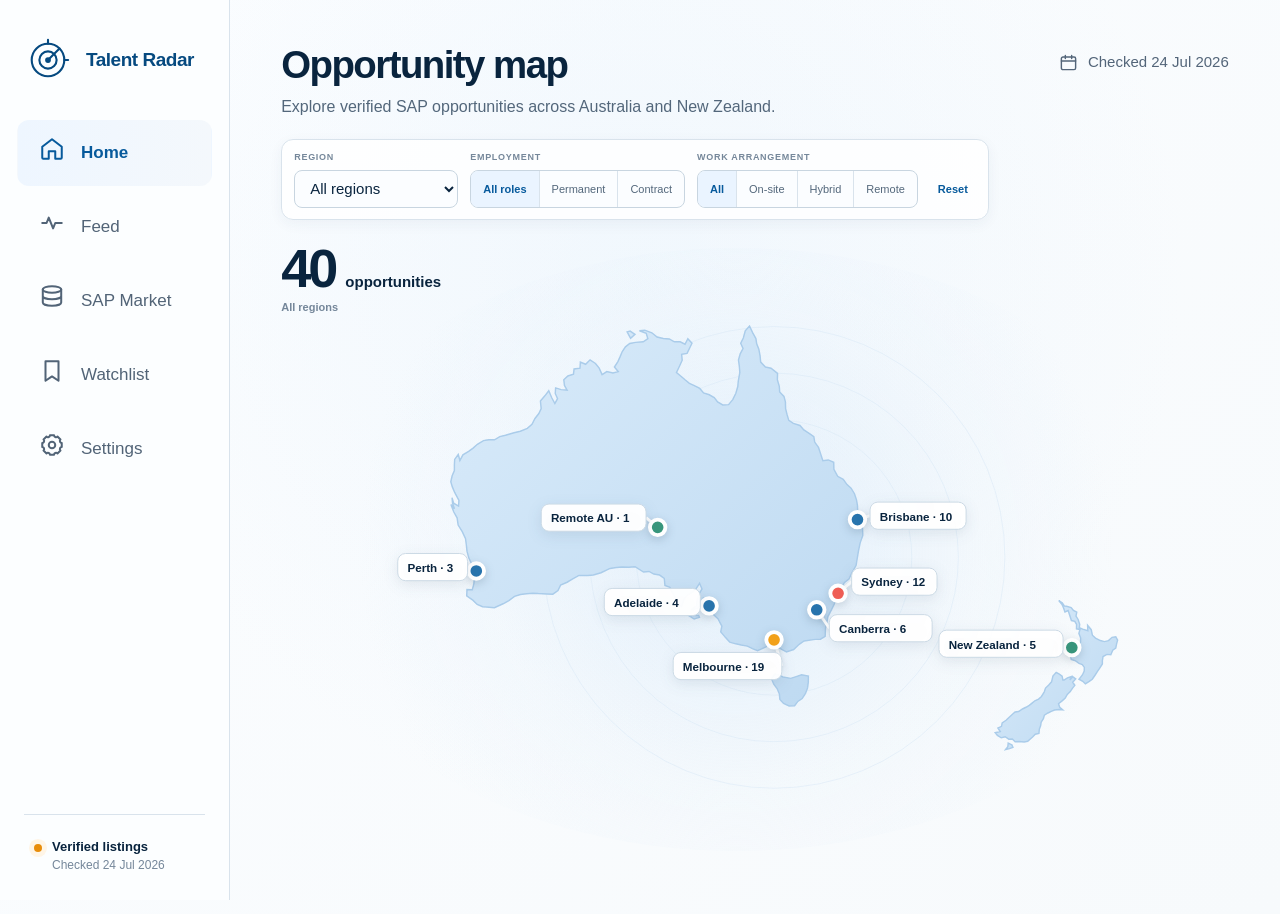
==== commit c2f5c4a6: "Fix remote job regional map counts" ====
--- a/dashboard.html
+++ b/dashboard.html
@@ -16,7 +16,7 @@
     <link rel="manifest" href="manifest.webmanifest" />
     <link rel="icon" href="public/talent-radar-icon.svg" type="image/svg+xml" />
     <link rel="apple-touch-icon" href="public/talent-radar-icon-180.png" />
-    <link rel="stylesheet" href="styles/dashboard.css?v=20260724n" />
+    <link rel="stylesheet" href="styles/dashboard.css?v=20260724q" />
   </head>
   <body>
     <header class="mobile-topbar" aria-label="Talent Radar mobile header">
@@ -127,10 +127,10 @@
       </form>
     </dialog>
 
-    <script src="scripts/shared.js?v=20260724n"></script>
-    <script src="scripts/live-jobs.js?v=20260724n"></script>
-    <script src="scripts/data.js?v=20260724n"></script>
-    <script src="scripts/pwa.js?v=20260724n"></script>
-    <script src="scripts/dashboard.js?v=20260724n"></script>
+    <script src="scripts/shared.js?v=20260724q"></script>
+    <script src="scripts/live-jobs.js?v=20260724q"></script>
+    <script src="scripts/data.js?v=20260724q"></script>
+    <script src="scripts/pwa.js?v=20260724q"></script>
+    <script src="scripts/dashboard.js?v=20260724q"></script>
   </body>
 </html>
--- a/styles/dashboard.css
+++ b/styles/dashboard.css
@@ -3440,21 +3440,21 @@
     z-index: 25;
     inset: 0 0 auto;
     display: flex;
-    min-height: calc(72px + env(safe-area-inset-top));
+    min-height: calc(58px + env(safe-area-inset-top));
     align-items: flex-end;
     justify-content: space-between;
     border-bottom: 1px solid rgba(217, 227, 236, 0.72);
     background: rgba(250, 253, 255, 0.92);
-    padding: env(safe-area-inset-top) 20px 12px;
+    padding: env(safe-area-inset-top) 16px 8px;
     backdrop-filter: blur(18px);
   }
 
   .mobile-brand {
     display: inline-flex;
     align-items: center;
-    gap: 9px;
+    gap: 7px;
     color: var(--blue-deep);
-    font-size: 18px;
+    font-size: 16px;
     font-weight: 740;
     letter-spacing: -0.025em;
     text-decoration: none;
@@ -3462,20 +3462,20 @@
 
   .mobile-brand .brand-mark,
   .mobile-brand .brand-mark svg {
-    width: 40px;
-    height: 40px;
+    width: 34px;
+    height: 34px;
   }
 
   .mobile-profile {
     display: grid;
-    width: 40px;
-    height: 40px;
+    width: 34px;
+    height: 34px;
     place-items: center;
     border: 2px solid #fff;
     border-radius: 50%;
     background: linear-gradient(145deg, #1776bd, #064a80);
     color: #fff;
-    font-size: 14px;
+    font-size: 12px;
     font-weight: 760;
     text-decoration: none;
     box-shadow: 0 5px 14px rgba(7, 90, 156, 0.2);
@@ -3489,7 +3489,7 @@
     grid-template-columns: repeat(5, 1fr);
     border-top: 1px solid rgba(217, 227, 236, 0.9);
     background: rgba(255, 255, 255, 0.96);
-    padding: 8px 6px calc(7px + env(safe-area-inset-bottom));
+    padding: 4px 6px calc(4px + env(safe-area-inset-bottom));
     backdrop-filter: blur(18px);
   }
 
@@ -3497,16 +3497,16 @@
     display: grid;
     min-width: 0;
     justify-items: center;
-    gap: 3px;
-    padding: 4px 2px;
+    gap: 2px;
+    padding: 3px 2px;
     color: #65778a;
-    font-size: 10px;
+    font-size: 9px;
     text-decoration: none;
   }
 
   .mobile-bottom-nav a .icon {
-    width: 22px;
-    height: 22px;
+    width: 20px;
+    height: 20px;
   }
 
   .mobile-bottom-nav a.active {
@@ -3519,7 +3519,7 @@
   }
 
   .page {
-    padding: calc(94px + env(safe-area-inset-top)) 18px calc(92px + env(safe-area-inset-bottom));
+    padding: calc(76px + env(safe-area-inset-top)) 16px calc(72px + env(safe-area-inset-bottom));
   }
 
   .page-header {
@@ -3583,7 +3583,7 @@
   }
 
   .page-title {
-    font-size: 32px;
+    font-size: 29px;
   }
 
   .page-subtitle {
@@ -3750,6 +3750,156 @@
     font-size: 13px;
   }
 
+  .home-page {
+    height: 100dvh;
+    min-height: 0;
+    overflow: hidden;
+    padding: calc(66px + env(safe-area-inset-top)) 12px calc(58px + env(safe-area-inset-bottom));
+  }
+
+  .home-page .page-header {
+    margin-bottom: 7px;
+  }
+
+  .home-page .page-title {
+    font-size: 25px;
+    line-height: 1;
+  }
+
+  .home-page .page-subtitle {
+    display: none;
+  }
+
+  .home-page .map-filter-bar {
+    position: relative;
+    display: grid;
+    grid-template-columns: minmax(96px, 0.75fr) minmax(150px, 1.4fr) 38px;
+    gap: 5px 6px;
+  }
+
+  .home-page .map-region-select {
+    grid-column: 1;
+    grid-row: 1;
+  }
+
+  .home-page .map-filter-group:not(.work-mode) {
+    grid-column: 2 / 4;
+    grid-row: 1;
+  }
+
+  .home-page .map-filter-group.work-mode {
+    grid-column: 1 / 3;
+    grid-row: 2;
+  }
+
+  .home-page .map-filter-reset {
+    grid-column: 3;
+    grid-row: 2;
+    min-height: 31px;
+    align-self: end;
+    justify-self: stretch;
+    margin: 0;
+    padding: 0 2px;
+    font-size: 9px;
+  }
+
+  .home-page .map-region-select,
+  .home-page .map-filter-group {
+    gap: 2px;
+    min-width: 0;
+  }
+
+  .home-page .map-region-select > span,
+  .home-page .map-filter-group > span {
+    font-size: 7px;
+    line-height: 1.1;
+    letter-spacing: 0.08em;
+  }
+
+  .home-page .map-region-select select {
+    min-width: 0;
+    min-height: 31px;
+    height: 31px;
+    border-radius: 8px;
+    padding: 0 21px 0 8px;
+    font-size: 10px;
+  }
+
+  .home-page .map-filter-group > div {
+    min-height: 31px;
+    border-radius: 8px;
+  }
+
+  .home-page .map-filter-group button {
+    min-height: 30px;
+    padding: 0 4px;
+    font-size: 9px;
+    line-height: 1;
+  }
+
+  .home-page .explorer-grid {
+    min-height: 0;
+    margin-top: 2px;
+  }
+
+  .home-page .map-panel {
+    min-height: 0;
+  }
+
+  .home-page .opportunity-count {
+    top: 3px;
+    gap: 1px;
+  }
+
+  .home-page .opportunity-count > div {
+    gap: 6px;
+  }
+
+  .home-page .opportunity-count strong {
+    font-size: 35px;
+  }
+
+  .home-page .opportunity-count span {
+    font-size: 11px;
+  }
+
+  .home-page .opportunity-count small {
+    font-size: 8px;
+  }
+
+  .home-page .map-glow {
+    inset: 26px -8% -5px -8%;
+  }
+
+  .home-page .region-map {
+    inset: auto -13% auto -13%;
+    top: 52%;
+    width: 126%;
+    height: auto;
+    transform: translateY(-48%);
+  }
+
+  .home-page .mobile-map-labels {
+    inset: auto -7% auto -7%;
+    top: 52%;
+    width: 114%;
+    height: auto;
+    aspect-ratio: 850 / 520;
+    transform: translateY(-48%);
+  }
+
+  .home-page .mobile-map-marker {
+    min-height: 24px;
+    gap: 4px;
+    border-radius: 8px;
+    padding: 0 6px;
+    font-size: 8px;
+  }
+
+  .home-page .mobile-map-marker strong {
+    font-size: 9px;
+  }
+
   .home-footer {
     grid-template-columns: 1fr;
   }
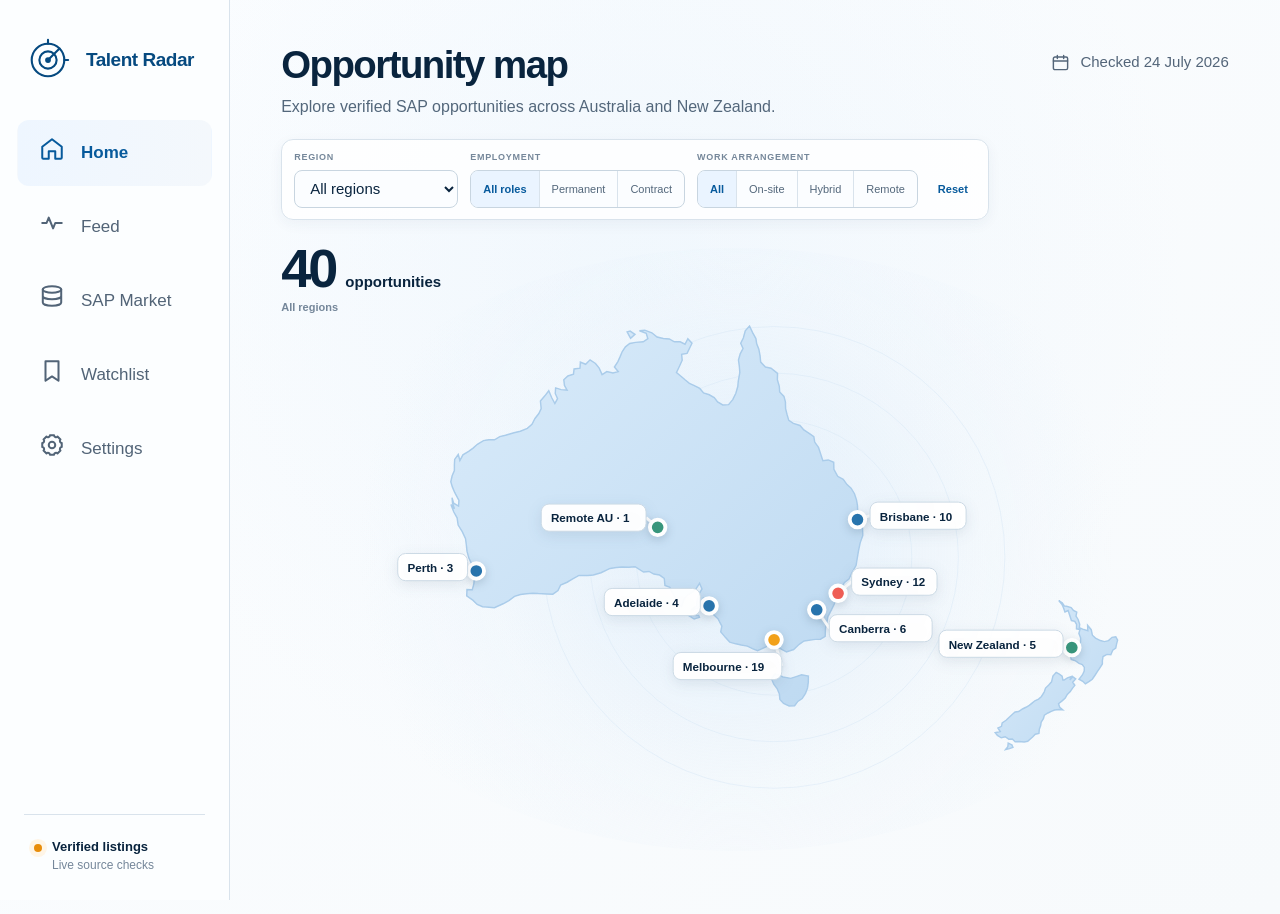
==== commit b45bedde: "feat: discover and publish recruiter SAP vacancies" ====
--- a/dashboard.html
+++ b/dashboard.html
@@ -16,7 +16,7 @@
     <link rel="manifest" href="manifest.webmanifest" />
     <link rel="icon" href="public/talent-radar-icon.svg" type="image/svg+xml" />
     <link rel="apple-touch-icon" href="public/talent-radar-icon-180.png" />
-    <link rel="stylesheet" href="styles/dashboard.css?v=20260724q" />
+    <link rel="stylesheet" href="styles/dashboard.css?v=20260725b" />
   </head>
   <body>
     <header class="mobile-topbar" aria-label="Talent Radar mobile header">
@@ -71,7 +71,7 @@
           <span class="sidebar-note-dot" aria-hidden="true"></span>
           <div>
             <strong>Verified listings</strong>
-            <span>Checked 24 Jul 2026</span>
+            <span>Live source checks</span>
           </div>
         </div>
       </aside>
@@ -115,22 +115,23 @@
           <li><span>2</span><div><strong>Prepare the application</strong><small>Use Mahendra’s approved résumé and generate the cover letter.</small></div></li>
           <li><span>3</span><div><strong>Submit where permitted</strong><small>Pause only for CAPTCHA or MFA.</small></div></li>
         </ol>
-        <p class="ai-apply-readiness">
-          The mobile entry point is ready. Automatic submission will activate when Mahendra’s secure profile vault and agent backend are connected.
+        <p class="ai-apply-readiness" id="ai-apply-readiness">
+          Talent Radar stays in control. The source website opens only when MFA, CAPTCHA or final submission needs you.
         </p>
         <div class="ai-apply-actions">
-          <a class="primary-action" id="ai-apply-source" href="#" target="_blank" rel="noopener noreferrer">
-            Continue to application <span data-icon="external"></span>
-          </a>
+          <button class="primary-action" id="ai-apply-action" type="button" data-ai-prepare>
+            <span data-icon="radar"></span>Prepare application in Talent Radar
+          </button>
           <button class="secondary-action" type="submit">Close</button>
         </div>
       </form>
     </dialog>
 
-    <script src="scripts/shared.js?v=20260724q"></script>
-    <script src="scripts/live-jobs.js?v=20260724q"></script>
-    <script src="scripts/data.js?v=20260724q"></script>
-    <script src="scripts/pwa.js?v=20260724q"></script>
-    <script src="scripts/dashboard.js?v=20260724q"></script>
+    <script src="scripts/shared.js?v=20260725b"></script>
+    <script src="scripts/live-jobs.js?v=20260725b"></script>
+    <script src="scripts/recruiter-post-jobs.js"></script>
+    <script src="scripts/data.js?v=20260725b"></script>
+    <script src="scripts/pwa.js?v=20260725b"></script>
+    <script src="scripts/dashboard.js?v=20260725b"></script>
   </body>
 </html>
--- a/styles/dashboard.css
+++ b/styles/dashboard.css
@@ -659,6 +659,10 @@
   display: none;
 }
 
+.home-map-action {
+  display: none;
+}
+
 .map-land {
   fill: url("#map-gradient");
   stroke: #aaccea;
@@ -1658,8 +1662,7 @@
   padding-left: 20px;
 }
 
-.job-details-toggle {
-  display: none;
+.job-details-link {
   width: fit-content;
   margin-top: 14px;
 }
@@ -1701,6 +1704,12 @@
   background: var(--blue-deep);
 }
 
+.primary-action:disabled {
+  border-color: #8cb8ad;
+  background: var(--teal);
+  cursor: default;
+}
+
 .secondary-action {
   border: 1px solid var(--line-strong);
   background: white;
@@ -1726,6 +1735,252 @@
   font-size: 10px;
   line-height: 1.35;
   text-align: center;
+}
+
+.job-detail-page {
+  max-width: 1450px;
+  margin: 0 auto;
+}
+
+.job-detail-back {
+  display: inline-flex;
+  align-items: center;
+  gap: 7px;
+  margin-bottom: 22px;
+  color: var(--blue);
+  font-size: 13px;
+  font-weight: 700;
+  text-decoration: none;
+}
+
+.job-detail-back .icon {
+  width: 16px;
+  height: 16px;
+  transform: rotate(180deg);
+}
+
+.job-detail-layout {
+  display: grid;
+  grid-template-columns: minmax(0, 1fr) minmax(270px, 330px);
+  gap: 26px;
+  align-items: start;
+}
+
+.job-detail-main {
+  overflow: hidden;
+  border: 1px solid var(--line);
+  border-radius: var(--radius-lg);
+  background: rgba(255, 255, 255, 0.92);
+  box-shadow: var(--shadow-sm);
+}
+
+.job-detail-hero {
+  padding: 34px 38px 31px;
+}
+
+.job-detail-hero h1 {
+  max-width: 900px;
+  margin: 14px 0 0;
+  font-size: clamp(30px, 3vw, 46px);
+  letter-spacing: -0.045em;
+  line-height: 1.08;
+}
+
+.job-detail-company {
+  margin: 10px 0 0;
+  color: var(--ink-soft);
+  font-size: 18px;
+  font-weight: 650;
+}
+
+.job-detail-facts {
+  display: grid;
+  grid-template-columns: repeat(2, minmax(0, 1fr));
+  gap: 10px;
+  margin-top: 28px;
+}
+
+.job-detail-facts > span {
+  display: grid;
+  min-width: 0;
+  grid-template-columns: 20px minmax(78px, auto) minmax(0, 1fr);
+  align-items: center;
+  gap: 8px;
+  border-top: 1px solid var(--line);
+  padding-top: 11px;
+  color: var(--ink-soft);
+  font-size: 12px;
+}
+
+.job-detail-facts .icon {
+  width: 16px;
+  height: 16px;
+  color: var(--blue);
+}
+
+.job-detail-facts strong {
+  color: var(--ink);
+}
+
+.job-description-section {
+  border-top: 1px solid var(--line);
+  padding: 30px 38px;
+}
+
+.job-description-section h2 {
+  margin: 0;
+  font-size: 20px;
+  letter-spacing: -0.025em;
+}
+
+.job-description-section p {
+  max-width: 880px;
+  margin: 12px 0 0;
+  color: var(--ink-soft);
+  font-size: 14px;
+  line-height: 1.72;
+}
+
+.job-description-lead {
+  color: var(--ink) !important;
+  font-size: 16px !important;
+  line-height: 1.65 !important;
+}
+
+.job-detail-list {
+  display: grid;
+  gap: 13px;
+  margin: 18px 0 0;
+  padding: 0;
+  list-style: none;
+}
+
+.job-detail-list li {
+  display: grid;
+  grid-template-columns: 20px minmax(0, 1fr);
+  gap: 10px;
+  color: var(--ink-soft);
+  font-size: 14px;
+  line-height: 1.6;
+}
+
+.job-detail-list .icon {
+  width: 18px;
+  height: 18px;
+  margin-top: 2px;
+  color: var(--teal);
+}
+
+.job-detail-skills {
+  display: flex;
+  flex-wrap: wrap;
+  gap: 8px;
+  margin-top: 17px;
+}
+
+.job-detail-skills span {
+  border: 1px solid #b8d1e6;
+  border-radius: 8px;
+  background: var(--blue-pale);
+  padding: 7px 10px;
+  color: var(--blue);
+  font-size: 12px;
+  font-weight: 680;
+}
+
+.job-detail-note {
+  margin-top: 17px !important;
+  border-left: 3px solid #9bc3e4;
+  padding-left: 12px;
+  color: var(--muted) !important;
+  font-size: 12px !important;
+}
+
+.source-verification {
+  display: grid;
+  grid-template-columns: 46px minmax(0, 1fr);
+  gap: 16px;
+  background: #f7fbfe;
+}
+
+.source-verification > div:first-child {
+  display: grid;
+  width: 46px;
+  height: 46px;
+  place-items: center;
+  border-radius: 14px;
+  background: var(--teal-pale);
+  color: var(--teal);
+}
+
+.source-verification > div:first-child .icon {
+  width: 23px;
+  height: 23px;
+}
+
+.source-verification p + p {
+  margin-top: 6px;
+}
+
+.job-detail-actions {
+  position: sticky;
+  top: 24px;
+  display: grid;
+  gap: 11px;
+  border: 1px solid var(--line);
+  border-radius: var(--radius-lg);
+  background: rgba(255, 255, 255, 0.94);
+  padding: 24px;
+  box-shadow: var(--shadow-sm);
+}
+
+.job-detail-actions-label {
+  margin: 0;
+  color: var(--blue);
+  font-size: 10px;
+  font-weight: 780;
+  letter-spacing: 0.09em;
+  text-transform: uppercase;
+}
+
+.job-detail-actions h2 {
+  margin: 0;
+  font-size: 22px;
+  letter-spacing: -0.03em;
+}
+
+.job-detail-actions > p:not(.job-detail-actions-label) {
+  margin: -2px 0 5px;
+  color: var(--ink-soft);
+  font-size: 13px;
+  line-height: 1.55;
+}
+
+.job-detail-status {
+  display: grid;
+  gap: 0;
+  margin: 9px 0 0;
+  border-top: 1px solid var(--line);
+}
+
+.job-detail-status > div {
+  display: flex;
+  justify-content: space-between;
+  gap: 12px;
+  border-bottom: 1px solid var(--line);
+  padding: 11px 0;
+  font-size: 11px;
+}
+
+.job-detail-status dt {
+  color: var(--muted);
+}
+
+.job-detail-status dd {
+  margin: 0;
+  color: var(--ink);
+  font-weight: 680;
+  text-align: right;
 }
 
 .empty-state {
@@ -3370,6 +3625,22 @@
 @media (max-width: 760px) {
   :root {
     --sidebar: min(84vw, 300px);
+  }
+
+  html.home-route {
+    height: 100%;
+    overflow: hidden;
+    overscroll-behavior: none;
+  }
+
+  body.home-route {
+    position: fixed;
+    inset: 0;
+    width: 100%;
+    height: 100dvh;
+    min-height: 0;
+    overflow: hidden;
+    overscroll-behavior: none;
   }
 
   body.nav-open {
@@ -3758,7 +4029,7 @@
   }
 
   .home-page .page-header {
-    margin-bottom: 7px;
+    margin-bottom: 12px;
   }
 
   .home-page .page-title {
@@ -3774,7 +4045,7 @@
     position: relative;
     display: grid;
     grid-template-columns: minmax(96px, 0.75fr) minmax(150px, 1.4fr) 38px;
-    gap: 5px 6px;
+    gap: 10px 6px;
   }
 
   .home-page .map-region-select {
@@ -3839,7 +4110,7 @@
 
   .home-page .explorer-grid {
     min-height: 0;
-    margin-top: 2px;
+    margin-top: 10px;
   }
 
   .home-page .map-panel {
@@ -3868,36 +4139,74 @@
   }
 
   .home-page .map-glow {
-    inset: 26px -8% -5px -8%;
+    inset: 22px -10% 32px -10%;
   }
 
   .home-page .region-map {
-    inset: auto -13% auto -13%;
-    top: 52%;
-    width: 126%;
+    inset: auto auto auto 50%;
+    top: 49%;
+    width: 134%;
     height: auto;
-    transform: translateY(-48%);
+    transform: translate(-47%, -48%);
+  }
+
+  .home-page .region-map .map-new-zealand {
+    transform: translateX(-58px);
   }
 
   .home-page .mobile-map-labels {
-    inset: auto -7% auto -7%;
-    top: 52%;
-    width: 114%;
+    inset: auto auto auto 50%;
+    top: 49%;
+    width: 122%;
     height: auto;
     aspect-ratio: 850 / 520;
-    transform: translateY(-48%);
+    transform: translate(-47%, -48%);
   }
 
   .home-page .mobile-map-marker {
-    min-height: 24px;
+    min-height: 28px;
     gap: 4px;
     border-radius: 8px;
     padding: 0 6px;
-    font-size: 8px;
+    font-size: 9px;
   }
 
   .home-page .mobile-map-marker strong {
-    font-size: 9px;
+    font-size: 10px;
+  }
+
+  .home-page .home-map-action {
+    position: absolute;
+    z-index: 7;
+    bottom: 7px;
+    left: 50%;
+    display: inline-flex;
+    min-height: 30px;
+    align-items: center;
+    justify-content: center;
+    gap: 6px;
+    border: 1px solid #9bbfdd;
+    border-radius: 999px;
+    background: rgba(255, 255, 255, 0.96);
+    padding: 0 13px;
+    color: var(--blue);
+    cursor: pointer;
+    font-size: 10px;
+    font-weight: 720;
+    white-space: nowrap;
+    box-shadow: 0 6px 18px rgba(29, 59, 86, 0.11);
+    transform: translateX(-50%);
+  }
+
+  .home-page .home-map-action .icon {
+    width: 13px;
+    height: 13px;
+  }
+
+  .home-page .home-map-action:hover,
+  .home-page .home-map-action:focus-visible {
+    border-color: #69a4d3;
+    background: var(--blue-pale);
   }
 
   .home-footer {
@@ -3999,26 +4308,89 @@
     padding-left: 0;
   }
 
-  .job-details-toggle {
-    display: inline-flex;
-  }
-
-  .job-detail-content {
-    display: none;
-  }
-
-  .job-card.details-open .job-detail-content {
-    display: block;
-  }
-
-  .job-card.details-open .job-details-toggle .icon {
-    transform: rotate(180deg);
+  .job-details-link {
+    min-height: 38px;
   }
 
   .ai-apply-button {
     min-height: 46px;
     background: linear-gradient(135deg, #0769c3, #07529c);
     font-size: 13px;
+  }
+
+  .job-detail-page {
+    padding-right: 14px;
+    padding-left: 14px;
+  }
+
+  .job-detail-back {
+    margin-bottom: 15px;
+  }
+
+  .job-detail-layout {
+    grid-template-columns: 1fr;
+    gap: 16px;
+  }
+
+  .job-detail-main {
+    border-radius: 16px;
+  }
+
+  .job-detail-hero {
+    padding: 22px 20px;
+  }
+
+  .job-detail-hero h1 {
+    margin-top: 12px;
+    font-size: 29px;
+    line-height: 1.12;
+  }
+
+  .job-detail-company {
+    margin-top: 7px;
+    font-size: 16px;
+  }
+
+  .job-detail-facts {
+    grid-template-columns: 1fr;
+    margin-top: 20px;
+  }
+
+  .job-detail-facts > span {
+    grid-template-columns: 18px 68px minmax(0, 1fr);
+  }
+
+  .job-description-section {
+    padding: 22px 20px;
+  }
+
+  .job-description-section h2 {
+    font-size: 18px;
+  }
+
+  .job-description-section p,
+  .job-detail-list li {
+    font-size: 13px;
+  }
+
+  .job-description-lead {
+    font-size: 15px !important;
+  }
+
+  .source-verification {
+    grid-template-columns: 40px minmax(0, 1fr);
+    gap: 12px;
+  }
+
+  .source-verification > div:first-child {
+    width: 40px;
+    height: 40px;
+    border-radius: 12px;
+  }
+
+  .job-detail-actions {
+    position: static;
+    padding: 20px;
   }
 
   .ai-apply-dialog {
